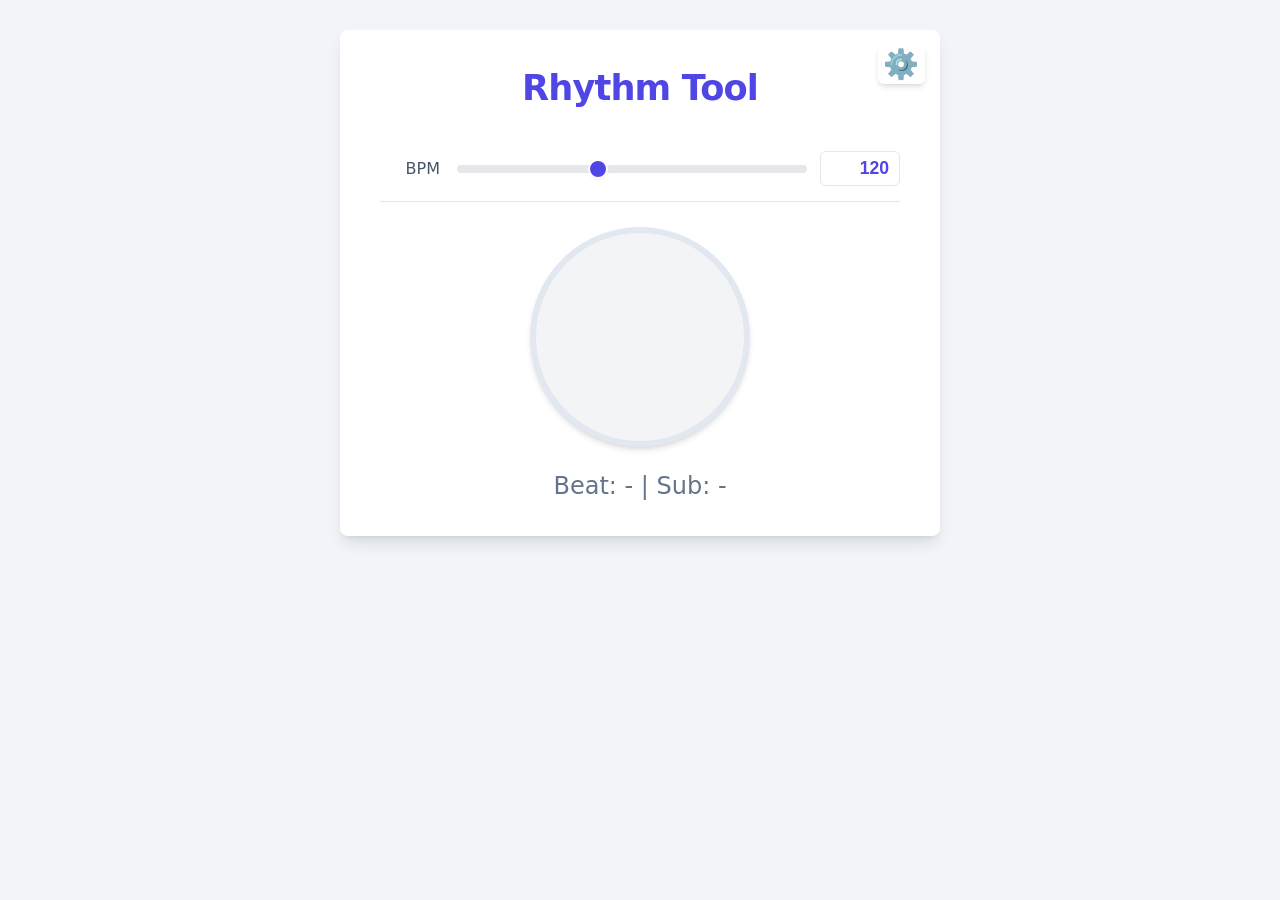
==== index.html @ 66d60136 "Rename Index.html to index.html" ====
<!DOCTYPE html>
<html lang="en">
<head>
    <meta charset="UTF-8">
    <meta name="viewport" content="width=device-width, initial-scale=1.0">
    <meta name="description" content="A modern, configurable pattern metronome with precise BPM input, behavior-controlled visuals (symbols/beat numbers), sound editor preview, clipboard sharing, and WAV export.">
    <meta name="keywords" content="metronome, pattern, sequencer, emoji, text, beat count, beat number, visual, behavior, sound editor, preview, bpm input, 1 bpm, arrow, strum, audio, export, wav, accessible, rhythm, music, tool, clipboard, fallback, offline, base64, utf8, compact">
    <title>Rhythm Tool Pro v3.8 (Behavior-Driven Visuals)</title>
    <style>
        :root {
            --primary-color: #4f46e5; /* Indigo */
            --primary-color-dark: #4338ca;
            --secondary-color: #6366f1; /* Lighter Indigo */
            --accent-color-1: #10b981; /* Emerald Green (Cow) */
            --accent-color-2: #f59e0b; /* Amber Yellow (Tiger) */
            --accent-color-3: #ec4899; /* Pink (Pig) */
            --accent-color-4: #3b82f6; /* Blue (Frog) */
            --accent-color-5: #8b5cf6; /* Violet (Up Arrow) - Can be changed by picker */
            --accent-color-6: #64748b; /* Slate Gray (Down Arrow) - Can be changed by picker */
            --bg-color: #f1f5f9; /* Slate 100 */
            --card-bg-color: #ffffff;
            --modal-bg-color: #ffffff;
            --border-color: #e2e8f0; /* Slate 200 */
            --label-color: #475569; /* Slate 600 */
            --text-color: #0f172a; /* Slate 900 */
            --text-muted-color: #64748b; /* Slate 500 */
            --error-color: #ef4444; /* Red 500 */
            --success-color: #22c55e; /* Green 500 */
            --info-color: #3b82f6; /* Blue 500 */
            --warning-color: #f59e0b; /* Amber 500 */
            --shadow-sm: 0 1px 2px 0 rgba(0, 0, 0, 0.05);
            --shadow-md: 0 4px 6px -1px rgba(0, 0, 0, 0.1), 0 2px 4px -2px rgba(0, 0, 0, 0.1);
            --shadow-lg: 0 10px 15px -3px rgba(0, 0, 0, 0.1), 0 4px 6px -4px rgba(0, 0, 0, 0.1);
            --shadow-inner: inset 0 2px 4px 0 rgba(0, 0, 0, 0.05);
            --border-radius: 0.375rem; /* 6px */
            --border-radius-lg: 0.5rem; /* 8px */
            --transition-speed: 0.2s;
        }
        *, *::before, *::after { box-sizing: border-box; }
        html { scroll-behavior: smooth; font-size: 16px; }
        body {
            font-family: ui-sans-serif, system-ui, -apple-system, BlinkMacSystemFont, "Segoe UI", Roboto, "Helvetica Neue", Arial, "Noto Sans", sans-serif, "Apple Color Emoji", "Segoe UI Emoji", "Segoe UI Symbol", "Noto Color Emoji";
            margin: 0; background-color: var(--bg-color); color: var(--text-color);
            line-height: 1.6; display: flex; justify-content: center; align-items: flex-start;
            min-height: 100vh; padding: 30px 15px;
        }
        #appContainer { background-color: var(--card-bg-color); padding: 30px 40px; border-radius: var(--border-radius-lg); box-shadow: var(--shadow-lg); width: 100%; max-width: 600px; display: flex; flex-direction: column; gap: 25px; position: relative; }
        h1 { color: var(--primary-color); text-align: center; margin: 0 0 10px 0; font-size: 2.2em; font-weight: 700; letter-spacing: -0.025em; }
        h2 { margin: 0; font-size: 1.6em; color: var(--primary-color); font-weight: 600; }
        h3 { font-size: 1.1em; font-weight: 600; color: var(--primary-color); text-align: left; width: 100%; margin-bottom: 15px; padding-bottom: 5px; border-bottom: 1px solid var(--border-color); }
        fieldset { border: none; padding: 0; margin: 0; }
        legend { position: absolute; width: 1px; height: 1px; padding: 0; margin: -1px; overflow: hidden; clip: rect(0, 0, 0, 0); white-space: nowrap; border-width: 0; }
        .control-section { display: grid; grid-template-columns: 120px 1fr auto; align-items: center; gap: 10px 15px; }
        .control-section#bpmControl { grid-template-columns: 60px 1fr 80px; gap: 10px 15px; padding-bottom: 15px; border-bottom: 1px solid var(--border-color); }
        .control-section label { font-weight: 500; color: var(--label-color); text-align: right; font-size: 1em; }
        .control-section input[type="color"] { width: 50px; height: 30px; padding: 2px; border: 1px solid var(--border-color); border-radius: var(--border-radius); cursor: pointer; background-color: white; grid-column: 2 / 3; justify-self: start; }
        .control-section select { width: auto; min-width: 80px; padding: 8px 10px; font-size: 0.95em; border-radius: var(--border-radius); border: 1px solid var(--border-color); grid-column: 2 / 3; justify-self: start; background-color: white;}
        #bpmControl input[type="range"] { width: 100%; accent-color: var(--primary-color); cursor: grab; height: 8px; border-radius: 4px; background-color: #e5e7eb; appearance: none; vertical-align: middle; grid-column: 2 / 3; }
        #bpmControl input[type="range"]::-webkit-slider-thumb { appearance: none; width: 20px; height: 20px; background: var(--primary-color); border-radius: 50%; cursor: grab; box-shadow: var(--shadow-sm); border: 2px solid white; }
        #bpmControl input[type="range"]::-moz-range-thumb { width: 20px; height: 20px; background: var(--primary-color); border-radius: 50%; cursor: grab; border: none; box-shadow: var(--shadow-sm); }
        #bpmControl input[type="range"]:active { cursor: grabbing; }
        #bpmControl .control-value-input { font-weight: 700; font-size: 1.1em; color: var(--primary-color); width: 100%; text-align: right; padding: 6px 10px; border: 1px solid var(--border-color); border-radius: var(--border-radius); grid-column: 3 / 4; -moz-appearance: textfield; }
        #bpmControl .control-value-input::-webkit-outer-spin-button,
        #bpmControl .control-value-input::-webkit-inner-spin-button { -webkit-appearance: none; margin: 0; }
        #visualArea { display: flex; flex-direction: column; align-items: center; gap: 10px; }
        #visualControlContainer { width: 220px; height: 220px; border: 6px solid var(--border-color); border-radius: 50%; transition: border-color var(--transition-speed) ease-out, background-color var(--transition-speed) ease-out, box-shadow var(--transition-speed) ease-out, transform var(--transition-speed) ease-out; display: flex; align-items: center; justify-content: center; flex-shrink: 0; cursor: pointer; user-select: none; background-color: #f9fafb; box-shadow: var(--shadow-md); position: relative; overflow: hidden; }
        #visualControlContainer:hover { border-color: var(--secondary-color); box-shadow: var(--shadow-lg); transform: scale(1.02); }
        #visualControlContainer:active { transform: scale(0.98); box-shadow: var(--shadow-sm); }
        #visualControlContainer.running { border-color: var(--error-color); animation: runningPulse 1.5s infinite ease-in-out; }
        #visualControlContainer.running:hover { border-color: #dc2626; }
        @keyframes runningPulse { 0% { box-shadow: var(--shadow-md), 0 0 0 0 rgba(239, 68, 68, 0.4); } 70% { box-shadow: var(--shadow-md), 0 0 0 10px rgba(239, 68, 68, 0); } 100% { box-shadow: var(--shadow-md), 0 0 0 0 rgba(239, 68, 68, 0); } }
        #emojiDisplay { font-size: 60px; line-height: 1.1; display: inline-block; text-shadow: 2px 2px 5px rgba(0, 0, 0, 0.15); font-family: ui-sans-serif, system-ui, -apple-system, BlinkMacSystemFont, "Segoe UI", Roboto, "Helvetica Neue", Arial, "Noto Sans", sans-serif, "Apple Color Emoji", "Segoe UI Emoji", "Segoe UI Symbol", "Noto Color Emoji"; transition: transform var(--transition-speed) ease, color var(--transition-speed) ease; opacity: 1; font-weight: 700; white-space: normal; word-break: break-word; text-align: center; padding: 5px; min-height: 1em; /* Ensure space even when blank */ }
        #visualControlContainer:active #emojiDisplay { transform: scale(0.95); }
        #visualControlContainer.vis-cow { background-color: #a7f3d0; } #visualControlContainer.vis-cow:not(.running) { border-color: var(--accent-color-1); }
        #visualControlContainer.vis-tiger { background-color: #fde68a; } #visualControlContainer.vis-tiger:not(.running) { border-color: var(--accent-color-2); }
        #visualControlContainer.vis-pig { background-color: #fbcfe8; } #visualControlContainer.vis-pig:not(.running) { border-color: var(--accent-color-3); }
        #visualControlContainer.vis-frog { background-color: #bfdbfe; } #visualControlContainer.vis-frog:not(.running) { border-color: var(--accent-color-4); }
        #visualControlContainer.vis-up { background-color: var(--accent-color-5); } #visualControlContainer.vis-up:not(.running) { border-color: var(--accent-color-5); }
        #visualControlContainer.vis-down { background-color: var(--accent-color-6); } #visualControlContainer.vis-down:not(.running) { border-color: var(--accent-color-6); }
        #visualControlContainer.vis-none { background-color: #f3f4f6; } #visualControlContainer.vis-none:not(.running) { border-color: var(--border-color); }
        #visualControlContainer.vis-up #emojiDisplay,
        #visualControlContainer.vis-down #emojiDisplay { color: white; text-shadow: 1px 1px 3px rgba(0,0,0,0.4); }
        #infoDisplay { font-size: 1.5em; color: var(--text-muted-color); font-weight: 500; text-align: center; width: 100%; margin-top: 10px; min-height: 1.6em; }
        #visualArea.running #infoDisplay { color: var(--primary-color); font-weight: 600; }
        #settingsButton { position: absolute; top: 15px; right: 15px; background: none; border: none; font-size: 1.8em; cursor: pointer; color: var(--text-muted-color); padding: 5px; line-height: 1; transition: color var(--transition-speed) ease, transform var(--transition-speed) ease; }
        #settingsButton:hover { color: var(--primary-color); transform: rotate(45deg); }
        #settingsButton:disabled { opacity: 0.5; cursor: not-allowed; transform: none; }
        .button-group { display: flex; gap: 10px; justify-content: flex-start; flex-wrap: wrap; }
        #settingsModal .button-group { margin-top: 10px; }
        button { padding: 10px 20px; font-size: 0.95em; font-weight: 600; border-radius: var(--border-radius); cursor: pointer; border: none; transition: all var(--transition-speed) ease; background-color: var(--secondary-color); color: white; box-shadow: var(--shadow-md); letter-spacing: 0.025em; }
        button:hover:not(:disabled) { filter: brightness(1.1); box-shadow: var(--shadow-lg); }
        button:active:not(:disabled) { transform: translateY(1px) scale(0.98); filter: brightness(0.95); box-shadow: var(--shadow-sm); }
        button:disabled { opacity: 0.5; cursor: not-allowed; box-shadow: none; background-color: #9ca3af; }
        button.primary { background-color: var(--primary-color); } button.primary:hover:not(:disabled) { background-color: var(--primary-color-dark); }
        button.danger { background-color: var(--error-color); } button.danger:hover:not(:disabled) { background-color: #dc2626; }
        button.success { background-color: var(--success-color); } button.success:hover:not(:disabled) { background-color: #16a34a; }
        button.warning { background-color: var(--warning-color); color: #78350f; } button.warning:hover:not(:disabled) { background-color: #facc15; }
        button.info { background-color: var(--info-color); } button.info:hover:not(:disabled) { background-color: #2563eb; }
        button.small-play-btn { padding: 2px 6px; font-size: 0.9em; line-height: 1; min-width: auto; background-color: var(--info-color); margin-left: 10px; vertical-align: middle; }
        button.small-play-btn:hover:not(:disabled) { background-color: #2563eb; }
        dialog { border: none; border-radius: var(--border-radius-lg); box-shadow: var(--shadow-lg); padding: 0; max-width: 95vw; max-height: 90vh; overflow: hidden; width: 700px; }
        dialog[open] { animation: zoomIn 0.3s ease-out; }
        dialog::backdrop { background-color: rgba(17, 24, 39, 0.6); backdrop-filter: blur(5px); animation: fadeIn 0.3s ease-out; }
        @keyframes fadeIn { from { opacity: 0; } to { opacity: 1; } }
        @keyframes zoomIn { from { opacity: 0; transform: scale(0.95); } to { opacity: 1; transform: scale(1); } }
        .modal-header { padding: 20px 30px; border-bottom: 1px solid var(--border-color); display: flex; justify-content: space-between; align-items: center; }
        .modal-close-btn { background: none; border: none; font-size: 2em; line-height: 1; cursor: pointer; color: var(--text-muted-color); padding: 0 5px; }
        .modal-close-btn:hover { color: var(--error-color); }
        .modal-body { padding: 30px; overflow-y: auto; max-height: calc(90vh - 150px); display: flex; flex-direction: column; gap: 25px;}
        .modal-footer { padding: 20px 30px; border-top: 1px solid var(--border-color); text-align: right; background-color: #f9fafb; }
        #settingsModal .settings-section { margin-bottom: 20px; padding-bottom: 20px; border-bottom: 1px dashed var(--border-color); }
        #settingsModal .settings-section:last-child { border-bottom: none; margin-bottom: 0; padding-bottom: 0; }
        #soundEditorGrid { display: grid; grid-template-columns: repeat(auto-fit, minmax(240px, 1fr)); gap: 25px; }
        .sound-param-group { border: 1px solid var(--border-color); border-radius: var(--border-radius-lg); padding: 20px; background-color: #fff; box-shadow: var(--shadow-sm); }
        .sound-param-group h3 { display: flex; align-items: center; justify-content: center; margin: 0 0 20px 0; font-size: 1.2em; color: var(--primary-color); text-align: center; font-weight: 600; text-transform: capitalize; }
        .sound-param-group > div { display: grid; grid-template-columns: 75px 1fr; gap: 5px 10px; align-items: center; margin-bottom: 12px; }
        .sound-param-group label { text-align: right; font-size: 0.9em; font-weight: 500; color: var(--label-color); }
        .sound-param-group input, .sound-param-group select { width: 100%; padding: 8px 10px; font-size: 0.95em; border-radius: var(--border-radius); border: 1px solid var(--border-color); background-color: white; }
        #patternEditorHeader { display: flex; justify-content: space-between; align-items: center; margin-bottom: 20px; padding: 12px 15px; background-color: #f9fafb; border: 1px solid var(--border-color); border-radius: var(--border-radius-lg); flex-wrap: wrap; gap: 15px; }
        .mode-toggle { display: flex; align-items: center; gap: 10px; } .mode-toggle label { font-size: 1em; font-weight: 500; margin: 0; color: var(--label-color); }
        .switch { position: relative; display: inline-block; width: 50px; height: 24px; flex-shrink: 0; } .switch input { opacity: 0; width: 0; height: 0; } .slider { position: absolute; cursor: pointer; top: 0; left: 0; right: 0; bottom: 0; background-color: #ccc; transition: .4s; border-radius: 24px; } .slider:before { position: absolute; content: ""; height: 18px; width: 18px; left: 3px; bottom: 3px; background-color: white; transition: .4s; border-radius: 50%; box-shadow: 0 1px 3px rgba(0,0,0,0.2); } input:checked + .slider { background-color: var(--primary-color); } input:checked + .slider:before { transform: translateX(26px); }
        #patternEditorHeader > span { font-size: 0.9em; color: var(--text-muted-color); text-align: right; flex-grow: 1;}
        #patternEditorContainer { overflow-x: auto; background-color: #f3f4f6; padding: 15px; border-radius: var(--border-radius-lg); border: 1px solid var(--border-color); }
        .pattern-grid { display: grid; grid-template-columns: 55px repeat(4, minmax(85px, 1fr)); gap: 8px; margin-top: 0; min-width: 450px; }
        .pattern-header { font-weight: 600; text-align: center; font-size: 0.9em; padding: 8px 5px; background-color: var(--secondary-color); color: white; border-radius: var(--border-radius); position: sticky; top: 0; z-index: 10; box-shadow: var(--shadow-sm); }
        .beat-label { font-weight: 700; text-align: center; padding: 8px 5px; background-color: #e5e7eb; border-radius: var(--border-radius); display: flex; align-items: center; justify-content: center; font-size: 1.1em; border: 1px solid var(--border-color); }
        .pattern-step { border: 1px solid var(--border-color); border-radius: var(--border-radius); padding: 10px 6px; background-color: var(--card-bg-color); cursor: pointer; transition: all var(--transition-speed) ease-out; display: flex; flex-direction: column; align-items: center; justify-content: center; min-height: 70px; text-align: center; position: relative; box-shadow: var(--shadow-sm); user-select: none; overflow: hidden; }
        .pattern-step:hover { border-color: var(--secondary-color); transform: translateY(-2px); box-shadow: var(--shadow-md); } .pattern-step:active { transform: translateY(0px) scale(0.98); box-shadow: var(--shadow-sm); }
        .pattern-step.active-step::after { content: ''; position: absolute; top: -4px; left: -4px; right: -4px; bottom: -4px; border: 3px solid var(--primary-color); border-radius: calc(var(--border-radius) + 4px); pointer-events: none; animation: pulse 1.5s infinite ease-in-out; }
        @keyframes pulse { 0% { box-shadow: 0 0 0 0 rgba(79, 70, 229, 0.4); } 70% { box-shadow: 0 0 0 8px rgba(79, 70, 229, 0); } 100% { box-shadow: 0 0 0 0 rgba(79, 70, 229, 0); } }
        .step-animal, .step-behavior { font-size: 1em; line-height: 1.3; }
        .step-animal { font-weight: 600; margin-bottom: 4px; text-transform: capitalize; font-size: 1.0em; max-width: 100%; overflow: hidden; text-overflow: ellipsis; white-space: nowrap; }
         .step-behavior { color: var(--text-muted-color); font-size: 0.85em; }
        .step-behavior.off, .step-animal.none { color: #9ca3af; font-size: 0.9em; }
        #settingsModal #shareSection textarea { width: 100%; min-height: 60px; font-size: 0.85em; font-family: monospace; word-break: break-all;}
        #settingsModal #exportSection .export-controls { display: flex; align-items: center; justify-content: flex-start; gap: 15px; flex-wrap: wrap; }
        #settingsModal #exportSection .export-controls input[type="number"] { width: 80px; text-align: right; margin-right: 5px; padding: 8px 10px; font-size: 0.95em; border-radius: var(--border-radius); border: 1px solid var(--border-color); background-color: white;}
        #settingsModal #exportStatus, #settingsModal #clipboardStatus { margin-top: 10px; font-weight: 500; min-height: 1.2em; font-size: 0.9em; text-align: left; }
        #settingsModal #clipboardStatus.warning { color: var(--warning-color); }
        #settingsModal #exportStatus.success, #settingsModal #clipboardStatus.success { color: var(--success-color); }
        #settingsModal #exportStatus.error, #settingsModal #clipboardStatus.error { color: var(--error-color); }
        #settingsModal #exportStatus.processing { color: var(--primary-color); font-style: italic; }
        @media (max-width: 768px) { dialog { width: 90vw; } .modal-body { padding: 20px; } .modal-header, .modal-footer { padding: 15px 20px; } }
        @media (max-width: 640px) {
            body { padding: 15px 10px; }
            #appContainer { padding: 20px 15px; gap: 20px; }
            h1 { font-size: 1.8em; }
            .control-section#bpmControl { grid-template-columns: 50px 1fr 70px; gap: 8px 10px; }
            #bpmControl .control-value-input { font-size: 1.0em; padding: 6px 8px;}
            #visualArea { margin-top: 20px; margin-bottom: 20px; }
            #visualControlContainer { width: 75vw; height: 75vw; border-width: 5px; }
            #emojiDisplay { font-size: 25vw; }
            #infoDisplay { font-size: 1.3em; margin-top: 15px; }
            #settingsButton { font-size: 1.6em; top: 10px; right: 10px; }
            .button-group button { font-size: 0.9em; padding: 10px 15px; }
            dialog { width: 95vw; }
            .pattern-grid { min-width: 360px; grid-template-columns: 45px repeat(4, minmax(70px, 1fr)); }
            .pattern-step { min-height: 60px; padding: 6px 4px; }
            .step-animal { font-size: 0.9em; }
            .step-behavior { font-size: 0.8em; }
            #settingsModal .control-section { grid-template-columns: 100px 1fr auto; }
        }
    </style>
</head>
<body>
    <div id="appContainer">
        <button id="settingsButton" aria-label="Open Settings" data-modal-id="settingsModal">⚙️</button>
        <h1>Rhythm Tool</h1>
        <div class="control-section" id="bpmControl">
            <label for="bpmSlider">BPM</label>
            <input type="range" id="bpmSlider" name="bpmSlider" min="1" max="300" value="120" aria-label="Beats Per Minute Slider">
            <input type="number" id="bpmInput" name="bpmInput" class="control-value-input" min="1" max="300" step="1" value="120" aria-label="Beats Per Minute Input">
        </div>
        <div id="visualArea">
             <div id="visualControlContainer" role="button" aria-label="Start Metronome" tabindex="0">
                <span id="emojiDisplay" aria-live="polite" aria-label="Current Beat Visual"></span>
             </div>
             <div id="infoDisplay" aria-live="polite">Beat: - | Sub: -</div>
        </div>
    </div>

    <dialog id="settingsModal" aria-labelledby="settingsModalTitle" aria-modal="true">
        <div class="modal-header">
            <h2 id="settingsModalTitle">Settings & Tools</h2>
            <button class="modal-close-btn" data-modal-id="settingsModal" aria-label="Close Settings">&times;</button>
        </div>
        <div class="modal-body">
            <fieldset class="settings-section">
              <h3>General</h3>
                 <div class="control-section">
                    <label for="beatsPerMeasure">Beats/Measure</label>
                    <select id="beatsPerMeasure" name="beatsPerMeasure" aria-label="Beats Per Measure">
                        <option value="1">1</option> <option value="2">2</option>
                        <option value="3">3</option> <option value="4" selected>4</option>
                        <option value="5">5</option> <option value="6">6</option>
                        <option value="7">7</option> <option value="8">8</option>
                    </select>
                    <span></span>
                 </div>
                 <div class="control-section">
                    <label for="displayMode">Main Display</label>
                    <select id="displayMode" name="displayMode" aria-label="Main Visual Display Mode">
                        <option value="symbol" selected>Show Symbol</option>
                        <option value="beat">Show Beat Count</option>
                    </select>
                    <span></span>
                 </div>
            </fieldset>
             <fieldset class="settings-section">
                <h3>Appearance</h3>
                 <div class="control-section">
                    <label for="upArrowColor">Up Arrow (↑) Color</label>
                    <input type="color" id="upArrowColor" data-css-var="--accent-color-5" data-state-key="c5">
                    <span></span>
                 </div>
                 <div class="control-section">
                    <label for="downArrowColor">Down Arrow (↓) Color</label>
                    <input type="color" id="downArrowColor" data-css-var="--accent-color-6" data-state-key="c6">
                     <span></span>
                 </div>
            </fieldset>
            <fieldset class="settings-section">
                <h3>Editors</h3>
                <div class="button-group">
                    <button data-modal-id="soundEditorModal" id="editSoundsButton">Edit Sounds</button>
                    <button data-modal-id="patternEditorModal" id="editPatternButton">Edit Pattern</button>
                </div>
            </fieldset>
            <fieldset id="exportSection" class="settings-section">
                <h3>Export Audio (WAV)</h3>
                 <div class="export-controls">
                    <label for="exportDuration">Duration:</label>
                    <div>
                         <input type="number" id="exportDuration" value="10" min="1" max="300" step="1">
                         <span> sec (Max: 300)</span>
                    </div>
                    <button id="exportWavButton" class="info">Export</button>
                </div>
                <div id="exportStatus" role="status" aria-live="polite"></div>
            </fieldset>
            <fieldset id="shareSection" class="settings-section">
                <h3>Share Settings (Compact)</h3>
                <textarea id="settingsCode" placeholder="Copy compact code from here or paste code here to load..." rows="3" aria-label="Encoded Settings Code Input/Output"></textarea>
                <div class="button-group">
                     <button id="copyCodeButton" class="warning">Copy Code</button>
                     <button id="loadCodeButton" class="success">Load from Clipboard</button>
                     <button id="loadTextBoxButton" class="success">Load from Text Box</button>
                </div>
                <div id="clipboardStatus" role="status" aria-live="polite"></div>
                 <p style="font-size: 0.8em; color: var(--text-muted-color); margin-top: 10px;">Note: Custom display symbols & display mode are not saved/loaded.</p>
            </fieldset>
        </div>
        <div class="modal-footer">
             <button class="modal-close-btn primary" data-modal-id="settingsModal">Close</button>
        </div>
    </dialog>
    <dialog id="soundEditorModal" aria-labelledby="soundEditorTitle" aria-modal="true">
         <div class="modal-header"><h2 id="soundEditorTitle">Sound Editor</h2><button class="modal-close-btn" data-modal-id="soundEditorModal" aria-label="Close sound editor">&times;</button></div>
         <div class="modal-body"><div id="soundEditorGrid"></div></div>
         <div class="modal-footer"><button class="modal-close-btn primary" data-modal-id="soundEditorModal">Done</button></div>
    </dialog>
    <dialog id="patternEditorModal" aria-labelledby="patternEditorTitle" aria-modal="true">
        <div class="modal-header"><h2 id="patternEditorTitle">Rhythm Pattern Editor</h2><button class="modal-close-btn" data-modal-id="patternEditorModal" aria-label="Close pattern editor">&times;</button></div>
         <div class="modal-body">
             <div id="patternEditorHeader">
                 <div class="mode-toggle">
                    <label id="editModeToggleLabel" for="editModeToggle">Editing:</label>
                    <span id="editModeLabel" aria-live="polite">Symbol</span>
                    <label class="switch" aria-labelledby="editModeToggleLabel">
                        <input type="checkbox" id="editModeToggle" aria-controls="patternGrid">
                        <span class="slider"></span>
                    </label>
                </div>
                <span id="editModeHint">Click squares to cycle values</span>
             </div>
            <div id="patternEditorContainer" role="grid" aria-label="Rhythm Pattern Grid"><div id="patternGrid" class="pattern-grid"></div></div>
        </div>
        <div class="modal-footer"><button class="modal-close-btn primary" data-modal-id="patternEditorModal">Done</button></div>
    </dialog>

    <script>
        const App = (() => {
            let state = { bpm: 120, beatsPerMeasure: 4, soundParams: { cow: { name: "Cow 🐮", emoji: "🐮", freq: 110, dur: 0.20, fadeIn: 0.01, fadeOut: 0.18, type: 'sawtooth', vol: 0.6 }, tiger: { name: "Tiger 🐯", emoji: "🐯", freq: 400, dur: 0.15, fadeIn: 0.005, fadeOut: 0.12, type: 'square', vol: 0.4 }, pig: { name: "Pig 🐷", emoji: "🐷", freq: 880, dur: 0.08, fadeIn: 0.002, fadeOut: 0.07, type: 'triangle', vol: 0.35 }, frog: { name: "Frog 🐸", emoji: "🐸", freq: 1400, dur: 0.06, fadeIn: 0.001, fadeOut: 0.05, type: 'sine', vol: 0.3 }, up: { name: "Up ↑", emoji: "↑", freq: 750, dur: 0.05, fadeIn: 0.001, fadeOut: 0.04, type: 'sine', vol: 0.35 }, down: { name: "Down ↓", emoji: "↓", freq: 500, dur: 0.07, fadeIn: 0.001, fadeOut: 0.06, type: 'sine', vol: 0.4 } }, patternConfig: [], isRunning: false, current16thNote: 0, nextNoteTime: 0.0, patternEditMode: 'animal', activeStepElement: null, c5: '#8b5cf6', c6: '#64748b', displayMode: 'symbol' };
            const MAX_BEATS = 8; const MAX_EXPORT_DURATION_SEC = 300; const MIN_BPM = 1; const MAX_BPM = 300;
            let audioContext; let timerID = null; let dom = {};
            const SYMBOL_CYCLE = ['none', 'cow', 'tiger', 'pig', 'frog', 'up', 'down']; const BEHAVIOR_CYCLE = ['off', 'both', 'hear', 'display']; const SUBDIVISION_LABELS = ['1', 'e', 'AND', 'a'];
            const LOOKAHEAD_MS = 25.0; const SCHEDULE_AHEAD_TIME_SEC = 0.1;

            function setupAudioContext() { if (!audioContext) { try { audioContext = new (window.AudioContext || window.webkitAudioContext)(); if (!audioContext) throw new Error("AudioContext creation failed."); } catch (e) { console.error("Web Audio API Error:", e); alert("Web Audio API not supported/failed."); return false; } } if (audioContext.state === 'suspended') { audioContext.resume().catch(e => console.warn("AudioContext resume needed user gesture:", e)); } return audioContext.state === 'running'; }
            function playTone(time, params, targetCtx, destinationNode) { const ctx = targetCtx || audioContext; const dest = destinationNode || ctx?.destination; const isActive = (ctx instanceof AudioContext) ? ctx.state === 'running' : (ctx instanceof OfflineAudioContext ? true : false); if (!ctx || !isActive || !dest || !params || params.vol <= 0 || !params.freq) { return; } const { freq, dur, fadeIn, fadeOut, type, vol } = params; const safeFadeIn = Math.max(0.001, fadeIn || 0.001); const safeFadeOut = Math.max(0.001, fadeOut || 0.001); const totalDuration = Math.max(safeFadeIn + safeFadeOut, dur || 0.01); try { const osc = ctx.createOscillator(); const gain = ctx.createGain(); osc.connect(gain).connect(dest); osc.type = type || 'sine'; osc.frequency.setValueAtTime(freq, time); gain.gain.setValueAtTime(0, time); gain.gain.linearRampToValueAtTime(vol, time + safeFadeIn); const startFadeOutTime = time + totalDuration - safeFadeOut; const effectiveStartFadeOutTime = Math.max(startFadeOutTime, time + safeFadeIn); if (effectiveStartFadeOutTime > (time + safeFadeIn)) { gain.gain.setValueAtTime(vol, effectiveStartFadeOutTime); } gain.gain.linearRampToValueAtTime(0.0001, effectiveStartFadeOutTime + safeFadeOut); osc.start(time); osc.stop(effectiveStartFadeOutTime + safeFadeOut + 0.01); } catch (e) { console.error("Error playing tone:", e, "Params:", params); } }
            const SYMBOL_MAP = { none: 0, cow: 1, tiger: 2, pig: 3, frog: 4, up: 5, down: 6 }; const SYMBOL_MAP_REV = ["none", "cow", "tiger", "pig", "frog", "up", "down"];
            const BEHAVIOR_MAP = { off: 0, both: 1, hear: 2, display: 3 }; const BEHAVIOR_MAP_REV = ["off", "both", "hear", "display"];
            const WAVE_TYPE_MAP = { sine: 0, square: 1, triangle: 2, sawtooth: 3 }; const WAVE_TYPE_MAP_REV = ["sine", "square", "triangle", "sawtooth"];
            function padNum(num, len) { return num.toString().padStart(len, '0'); }
            function base64UrlEncode(u8Array) { const bs = String.fromCharCode(...u8Array); return btoa(bs).replace(/\+/g, '-').replace(/\//g, '_').replace(/=+$/, ''); }
            function base64UrlDecode(str) { str = str.replace(/-/g, '+').replace(/_/g, '/'); while (str.length % 4) { str += '='; } const bs = atob(str); const len = bs.length; const bytes = new Uint8Array(len); for (let i = 0; i < len; i++) { bytes[i] = bs.charCodeAt(i); } return bytes; }

            function encodeSettingsCompact() { try { let p = ""; p += padNum(state.bpm, 3); p += state.beatsPerMeasure.toString(); p += state.c5.substring(1); p += state.c6.substring(1); for (const k of SYMBOL_MAP_REV.slice(1)) { const s = state.soundParams[k]; p += padNum(Math.min(9999,Math.max(0,Math.round(s.freq))), 4); p += padNum(Math.min(99,Math.max(0,Math.round(s.vol*100))), 2); p += padNum(Math.min(9999,Math.max(0,Math.round(s.dur*1000))), 4); p += WAVE_TYPE_MAP[s.type]??0; p += padNum(Math.min(999,Math.max(0,Math.round(s.fadeIn*1000))), 3); p += padNum(Math.min(999,Math.max(0,Math.round(s.fadeOut*1000))), 3); } const totalSteps = state.beatsPerMeasure * 4; for (let i = 0; i < totalSteps; i++) { const step = state.patternConfig[i] || { animal: 'none', behavior: 'off' }; p += SYMBOL_MAP[step.animal]??0; p += BEHAVIOR_MAP[step.behavior]??0; } const maxPatternSlots = MAX_BEATS * 4; for (let i = totalSteps; i < maxPatternSlots; i++) { p += '00'; } const bytes = new TextEncoder().encode(p); return base64UrlEncode(bytes); } catch (e) { console.error("Compact Encoding Error:", e); setStatusMessage(dom.clipboardStatusDiv, "Error creating code.", 'error'); return null; } }
            function decodeSettingsCompact(encodedString) { try { const bytes = base64UrlDecode(encodedString); const packed = new TextDecoder().decode(bytes); let pos = 0; const read = (len) => { if (pos + len > packed.length) throw new Error("Unexpected end of string."); const sub = packed.substring(pos, pos + len); pos += len; return sub; }; const newSettings = { soundParams: {}, patternConfig: [] }; newSettings.b = parseInt(read(3), 10); newSettings.m = parseInt(read(1), 10); newSettings.c5 = '#' + read(6); newSettings.c6 = '#' + read(6); if (isNaN(newSettings.b) || newSettings.b < MIN_BPM || newSettings.b > MAX_BPM) throw new Error(`Invalid BPM (${newSettings.b}). Must be ${MIN_BPM}-${MAX_BPM}.`); if (isNaN(newSettings.m) || newSettings.m < 1 || newSettings.m > MAX_BEATS) throw new Error("Invalid Beats/Measure"); if (!/^#[0-9a-fA-F]{6}$/.test(newSettings.c5)) throw new Error("Invalid Color 5"); if (!/^#[0-9a-fA-F]{6}$/.test(newSettings.c6)) throw new Error("Invalid Color 6"); const defaultSPs = App.getDefaultState().soundParams; for (const key of SYMBOL_MAP_REV.slice(1)) { const freq = parseInt(read(4), 10); const vol = parseInt(read(2), 10) / 100; const dur = parseInt(read(4), 10) / 1000; const typeIndex = parseInt(read(1), 10); const fadeIn = parseInt(read(3), 10) / 1000; const fadeOut = parseInt(read(3), 10) / 1000; if (isNaN(freq) || isNaN(vol) || isNaN(dur) || isNaN(typeIndex) || isNaN(fadeIn) || isNaN(fadeOut)) { throw new Error(`Invalid sound param for ${key}`); } newSettings.soundParams[key] = { name: defaultSPs[key]?.name || key, emoji: defaultSPs[key]?.emoji || '', freq: freq, vol: vol, dur: dur, type: WAVE_TYPE_MAP_REV[typeIndex] || 'sine', fadeIn: fadeIn, fadeOut: fadeOut, }; } const totalSteps = newSettings.m * 4; for (let i = 0; i < totalSteps; i++) { const symbolIndex = parseInt(read(1), 10); const behaviorIndex = parseInt(read(1), 10); if(symbolIndex >= SYMBOL_MAP_REV.length || behaviorIndex >= BEHAVIOR_MAP_REV.length) { throw new Error(`Invalid pattern index at ${i}`); } newSettings.patternConfig.push({ animal: SYMBOL_MAP_REV[symbolIndex], behavior: BEHAVIOR_MAP_REV[behaviorIndex] }); } return newSettings; } catch (e) { console.error("Compact Decoding Error:", e); setStatusMessage(dom.clipboardStatusDiv, `Load Error: ${e.message}`, 'error'); return null; } }
            function renderSoundEditor() { dom.soundEditorGrid.innerHTML = ''; Object.entries(state.soundParams).forEach(([key, params]) => { const group = document.createElement('div'); group.className = 'sound-param-group'; group.innerHTML = `<h3> ${params.name || key} <button class="small-play-btn" data-symbol-key="${key}" aria-label="Preview ${params.name || key} sound">▶️</button> </h3> <div> <label for="${key}_freq">Freq</label> <input type="number" id="${key}_freq" data-symbol-key="${key}" data-param="freq" value="${params.freq}" min="20" max="5000" step="1"> </div> <div> <label for="${key}_vol">Vol</label> <input type="range" id="${key}_vol" data-symbol-key="${key}" data-param="vol" value="${params.vol}" min="0" max="1" step="0.01"> </div> <div> <label for="${key}_dur">Dur</label> <input type="number" id="${key}_dur" data-symbol-key="${key}" data-param="dur" value="${params.dur}" min="0.01" max="2" step="0.005"> </div> <div> <label for="${key}_type">Type</label> <select id="${key}_type" data-symbol-key="${key}" data-param="type"> ${['sine','square','triangle','sawtooth'].map(t=>`<option value="${t}" ${params.type===t?'selected':''}>${t[0].toUpperCase()+t.slice(1)}</option>`).join('')} </select> </div> <div> <label for="${key}_fadeIn">FadeIn</label> <input type="number" id="${key}_fadeIn" data-symbol-key="${key}" data-param="fadeIn" value="${params.fadeIn}" min="0.001" max="1" step="0.001"> </div> <div> <label for="${key}_fadeOut">FadeOut</label> <input type="number" id="${key}_fadeOut" data-symbol-key="${key}" data-param="fadeOut" value="${params.fadeOut}" min="0.001" max="1" step="0.001"> </div> <div> <label for="${key}_emoji">Display</label> <input type="text" id="${key}_emoji" data-symbol-key="${key}" data-param="emoji" value="${params.emoji}" maxlength="5"> </div>`; dom.soundEditorGrid.appendChild(group); }); dom.soundEditorGrid.querySelectorAll('input, select').forEach(input => { const eventType = (input.type === 'range' || input.type === 'number' || input.type === 'text') ? 'input' : 'change'; input.removeEventListener(eventType, handleSoundParamChange); input.addEventListener(eventType, handleSoundParamChange); }); }
            function renderPatternGrid() { dom.patternGrid.innerHTML = ''; const totalSteps = state.beatsPerMeasure * 4; if (!Array.isArray(state.patternConfig) || state.patternConfig.length !== totalSteps) { initPatternConfig(); } const headerHTML = `<div class="pattern-header">Beat</div>` + SUBDIVISION_LABELS.map(lbl => `<div class="pattern-header">${lbl}</div>`).join(''); dom.patternGrid.insertAdjacentHTML('beforeend', headerHTML); for (let beat = 0; beat < state.beatsPerMeasure; beat++) { const beatLabel = document.createElement('div'); beatLabel.className = 'beat-label'; beatLabel.setAttribute('role', 'rowheader'); beatLabel.textContent = beat + 1; dom.patternGrid.appendChild(beatLabel); for (let sub = 0; sub < 4; sub++) { const stepIndex = beat * 4 + sub; const stepDiv = document.createElement('div'); stepDiv.className = 'pattern-step'; stepDiv.id = `step-${stepIndex}`; stepDiv.dataset.index = stepIndex; stepDiv.setAttribute('role', 'gridcell'); stepDiv.setAttribute('tabindex', 0); renderPatternStep(stepDiv, state.patternConfig[stepIndex] || { animal: 'none', behavior: 'off'}); dom.patternGrid.appendChild(stepDiv); } } }
            function renderPatternStep(stepElement, stepConfig) { const symbolKey = stepConfig.animal; const symbolData = state.soundParams[symbolKey]; const displaySymbol = (symbolKey !== 'none' && symbolData?.emoji) ? symbolData.emoji : ' '; stepElement.innerHTML = ` <span class="step-animal ${symbolKey}">${displaySymbol}</span> <span class="step-behavior ${stepConfig.behavior}">${stepConfig.behavior}</span> `; stepElement.setAttribute('aria-label', `Step ${stepElement.id.split('-')[1]}: ${displaySymbol} - ${stepConfig.behavior}. Click/Enter/Space to edit.`); }

            function updateVisualDisplay(configuredSymbolKey, stepIndex) {
                let displayContent = '';
                let keyForStyling = 'none';
                const stepConfig = state.patternConfig[stepIndex];
                const behavior = stepConfig?.behavior || 'off';

                if (behavior === 'display' || behavior === 'both') {
                    keyForStyling = configuredSymbolKey !== 'none' ? configuredSymbolKey : 'none'; // Use configured key for style if display/both
                    if (state.displayMode === 'beat') {
                        if (stepIndex !== undefined && stepIndex >= 0) {
                            const subdivisionIndex = stepIndex % 4;
                            if (subdivisionIndex === 0) {
                                const beatNum = Math.floor(stepIndex / 4) + 1;
                                displayContent = beatNum.toString();
                            } else {
                                displayContent = SUBDIVISION_LABELS[subdivisionIndex] || '';
                            }
                        }
                    } else { // displayMode is 'symbol'
                        const symbolData = state.soundParams[configuredSymbolKey];
                        displayContent = (configuredSymbolKey && configuredSymbolKey !== 'none' && symbolData?.emoji) ? symbolData.emoji : '';
                    }
                } else {
                     // Behavior is 'hear' or 'off', display is blank, style is 'none'
                     displayContent = '';
                     keyForStyling = 'none';
                }

                dom.emojiDisplay.textContent = displayContent;
                dom.visualControlContainer.className = 'vis-' + keyForStyling;
                dom.visualControlContainer.classList.toggle('running', state.isRunning);
            }

            function updateInfoDisplay(beat, sub) { const subLabel = sub >= 0 ? (SUBDIVISION_LABELS[sub % 4] || '-') : '-'; const beatLabel = beat > 0 ? beat : '-'; dom.infoDisplay.textContent = `Beat: ${beatLabel} | Sub: ${subLabel}`; dom.visualArea.classList.toggle('running', state.isRunning); }
            function updateStepHighlight(index) { if (state.activeStepElement) { state.activeStepElement.classList.remove('active-step'); } if (index >= 0 && index < (state.beatsPerMeasure * 4)) { const newStepElement = dom.patternGrid?.querySelector(`#step-${index}`); if (newStepElement) { newStepElement.classList.add('active-step'); state.activeStepElement = newStepElement; } else { state.activeStepElement = null; } } else { state.activeStepElement = null; } }
            function updateControlsState() { const disable = state.isRunning; dom.bpmSlider.disabled = disable; dom.bpmInput.disabled = disable; dom.beatsPerMeasureSelect.disabled = disable; dom.displayModeSelect.disabled = disable; dom.soundEditorGrid?.querySelectorAll('input, select, button').forEach(el => el.disabled = disable); dom.patternGrid?.querySelectorAll('.pattern-step').forEach(el => { el.style.pointerEvents = disable ? 'none' : 'auto'; el.setAttribute('aria-disabled', String(disable)); if (disable) el.removeAttribute('tabindex'); else el.setAttribute('tabindex', 0); }); dom.editModeToggle.disabled = disable; dom.loadCodeButton.disabled = disable; dom.loadTextBoxButton.disabled = disable; dom.exportWavButton.disabled = disable; dom.copyCodeButton.disabled = disable; dom.editSoundsButton.disabled = disable; dom.editPatternButton.disabled = disable; dom.settingsButton.disabled = disable; dom.upArrowColorInput.disabled = disable; dom.downArrowColorInput.disabled = disable; dom.visualControlContainer.classList.toggle('running', disable); dom.visualControlContainer.setAttribute('aria-label', disable ? 'Stop Metronome' : 'Start Metronome'); }
            function setStatusMessage(element, message, type = 'info', duration = 3500) { if (!element) return; element.textContent = message; element.className = type; if (duration > 0 && type !== 'warning' && type !== 'error') { setTimeout(() => { if (element.textContent === message && element.className === type) { element.textContent = ''; element.className = ''; } }, duration); } }
            async function copyCodeToClipboard() { const encodedSettings = encodeSettingsCompact(); if (!encodedSettings) { setStatusMessage(dom.clipboardStatusDiv, "Error creating code.", 'error'); return; } dom.settingsCodeTextarea.value = encodedSettings; if (navigator.clipboard && window.isSecureContext) { try { await navigator.clipboard.writeText(encodedSettings); setStatusMessage(dom.clipboardStatusDiv, "Code copied!", 'success'); return; } catch (err) { console.error('Clipboard API copy failed:', err); setStatusMessage(dom.clipboardStatusDiv, "Clipboard API failed, trying fallback...", 'warning'); } } try { dom.settingsCodeTextarea.select(); const successful = document.execCommand('copy'); if (successful) { setStatusMessage(dom.clipboardStatusDiv, "Copied (fallback).", 'success'); } else { throw new Error('execCommand failed'); } } catch (err) { console.error('Fallback copy failed:', err); setStatusMessage(dom.clipboardStatusDiv, "Copy failed. Select text manually.", 'error'); } window.getSelection()?.removeAllRanges(); }
            async function loadCodeFromClipboard() { if (!navigator.clipboard || !window.isSecureContext) { setStatusMessage(dom.clipboardStatusDiv, "Clipboard unavailable. Paste code and use 'Load from Text Box'.", 'warning', 0); return; } try { const text = await navigator.clipboard.readText(); if (text) { dom.settingsCodeTextarea.value = text; applyImportedSettings(text.trim()); } else { setStatusMessage(dom.clipboardStatusDiv, "Clipboard is empty.", 'warning'); } } catch (err) { console.error('Clipboard read failed:', err); if (err.name === 'NotAllowedError' || err.name === 'SecurityError') { setStatusMessage(dom.clipboardStatusDiv, "Permission denied. Paste & use 'Load from Text Box'.", 'error'); } else { setStatusMessage(dom.clipboardStatusDiv, "Clipboard error. Paste & use 'Load from Text Box'.", 'error'); } } }
            function handleLoadFromTextBox() { const text = dom.settingsCodeTextarea.value.trim(); if (text) { applyImportedSettings(text); } else { setStatusMessage(dom.clipboardStatusDiv, "Text box is empty.", 'warning'); } }
            function handleBpmChange(event) { const newBpm = parseInt(event.target.value, 10); if (!isNaN(newBpm) && newBpm >= MIN_BPM && newBpm <= MAX_BPM) { state.bpm = newBpm; if (dom.bpmInput) dom.bpmInput.value = state.bpm; } }
            function handleBpmInputChange(event) { const inputElement = event.target; let newBpm = parseInt(inputElement.value, 10); if (isNaN(newBpm)) return; newBpm = Math.max(MIN_BPM, Math.min(MAX_BPM, newBpm)); state.bpm = newBpm; if (dom.bpmSlider) dom.bpmSlider.value = state.bpm; if (parseInt(inputElement.value, 10) !== newBpm) { inputElement.value = newBpm; } }
            function handleTimeSigChange(event) { if (state.isRunning) { alert("Stop the metronome to change beats per measure."); event.target.value = state.beatsPerMeasure; return; } state.beatsPerMeasure = parseInt(event.target.value, 10); initPatternConfig(); renderPatternGrid(); state.current16thNote = 0; updateInfoDisplay(0, -1); updateStepHighlight(-1); updateVisualDisplay('none', -1); }
            function handleDisplayModeChange(event) { state.displayMode = event.target.value; if (state.isRunning && state.activeStepElement) { const stepIndex = parseInt(state.activeStepElement.dataset.index, 10); if (!isNaN(stepIndex)) { const stepConfig = state.patternConfig[stepIndex]; updateVisualDisplay(stepConfig.animal, stepIndex); } } else if (!state.isRunning) { updateVisualDisplay('none', -1); } }
            function handleStartStop() { if (!state.isRunning && !setupAudioContext()) { alert("Audio start failed. Please click or interact with the page and try again."); return; } if (state.isRunning) { stopMetronome(); } else { startMetronome(); } updateControlsState(); }
            function handleVisualControlKeyPress(event) { if (event.key === 'Enter' || event.key === ' ') { event.preventDefault(); handleStartStop(); } }
            function handleOpenModal(event) { const modalId = event.target.dataset.modalId; const modal = document.getElementById(modalId); if (modal?.showModal) { if (modalId === 'settingsModal') { if (!window.isSecureContext) { setStatusMessage(dom.clipboardStatusDiv, "Warning: Clipboard functions may fail (not HTTPS/secure context).", 'warning', 0); } else if (dom.clipboardStatusDiv.className === 'warning') { setStatusMessage(dom.clipboardStatusDiv, '', 'info', 0); } } modal.showModal(); } else { console.error("Modal not found:", modalId); } }
            function handleCloseModal(event) { event.target.closest('dialog')?.close(); }
            function handleSoundParamChange(event) { const input = event.target; const symbolKey = input.dataset.symbolKey; const param = input.dataset.param; let value; if (input.type === 'number' || input.type === 'range') { value = parseFloat(input.value); if (isNaN(value)) return; } else { value = input.value; } if (symbolKey && param && state.soundParams[symbolKey]?.[param] !== undefined) { state.soundParams[symbolKey][param] = value; if (param === 'emoji') { renderPatternGrid(); const currentlyDisplayedSymbol = dom.visualControlContainer.className.split(' ').find(c => c.startsWith('vis-'))?.substring(4); if (currentlyDisplayedSymbol === symbolKey && state.displayMode === 'symbol') { updateVisualDisplay(symbolKey); } } } else { console.warn("Invalid sound param update:", { symbolKey, param, value }); } }
            function handlePatternModeToggle(event) { state.patternEditMode = event.target.checked ? 'behavior' : 'animal'; dom.editModeLabel.textContent = state.patternEditMode === 'animal' ? 'Symbol' : 'Behavior'; }
            function handlePatternGridClick(event) { if (state.isRunning) return; const stepElement = event.target.closest('.pattern-step'); if (!stepElement) return; const index = parseInt(stepElement.dataset.index, 10); if (isNaN(index) || !state.patternConfig || index >= state.patternConfig.length) { console.error("Invalid step click:", index); return; } const mode = state.patternEditMode; const currentStepConfig = state.patternConfig[index]; const cycleArray = (mode === 'animal') ? SYMBOL_CYCLE : BEHAVIOR_CYCLE; const currentVal = currentStepConfig[mode]; const currentIndex = cycleArray.indexOf(currentVal); const nextIndex = (currentIndex + 1) % cycleArray.length; const nextVal = cycleArray[nextIndex]; state.patternConfig[index][mode] = nextVal; renderPatternStep(stepElement, state.patternConfig[index]); }
            function handlePatternKeyPress(event) { if (state.isRunning) return; if (event.key === 'Enter' || event.key === ' ') { const stepElement = event.target.closest('.pattern-step'); if (stepElement) { event.preventDefault(); handlePatternGridClick({ target: stepElement }); } } }
            function handleExportWav() { exportAudio(); }
            function handleColorChange(event) { const cssVar = event.target.dataset.cssVar; const stateKey = event.target.dataset.stateKey; const newColor = event.target.value; if (cssVar && stateKey && newColor) { document.documentElement.style.setProperty(cssVar, newColor); state[stateKey] = newColor; } }
            function handlePreviewSound(event) { const button = event.target.closest('.small-play-btn'); if (!button) return; const symbolKey = button.dataset.symbolKey; if (!symbolKey || !state.soundParams[symbolKey]) { console.error("Invalid symbol key for preview:", symbolKey); return; } if (!setupAudioContext()) { alert("Audio Context needed. Please interact with the page first."); return; } const params = state.soundParams[symbolKey]; playTone(audioContext.currentTime, params); }
            function applyImportedSettings(encodedString) { const settings = decodeSettingsCompact(encodedString); if (settings) { state.bpm = settings.b; state.beatsPerMeasure = settings.m; Object.keys(settings.soundParams).forEach(key => { if (state.soundParams[key]) { state.soundParams[key].freq = settings.soundParams[key].freq; state.soundParams[key].vol = settings.soundParams[key].vol; state.soundParams[key].dur = settings.soundParams[key].dur; state.soundParams[key].type = settings.soundParams[key].type; state.soundParams[key].fadeIn = settings.soundParams[key].fadeIn; state.soundParams[key].fadeOut = settings.soundParams[key].fadeOut; } }); state.patternConfig = settings.patternConfig; state.c5 = settings.c5; state.c6 = settings.c6; dom.upArrowColorInput.value = state.c5; dom.downArrowColorInput.value = state.c6; document.documentElement.style.setProperty('--accent-color-5', state.c5); document.documentElement.style.setProperty('--accent-color-6', state.c6); dom.bpmSlider.value = state.bpm; dom.bpmInput.value = state.bpm; dom.beatsPerMeasureSelect.value = state.beatsPerMeasure; dom.displayModeSelect.value = 'symbol'; state.displayMode = 'symbol'; renderSoundEditor(); renderPatternGrid(); state.current16thNote = 0; updateInfoDisplay(0, -1); updateStepHighlight(-1); updateVisualDisplay('none', -1); if (state.isRunning) { stopMetronome(); updateControlsState(); } setStatusMessage(dom.clipboardStatusDiv, "Settings loaded! (Custom symbols/display mode reset)", 'success'); } }
            function audioBufferToWav(buffer, opt = {}) { const numChannels = buffer.numberOfChannels; const sampleRate = buffer.sampleRate; const format = opt.float32 ? 3 : 1; const bitDepth = format === 3 ? 32 : 16; let result; if (numChannels === 2) { result = interleave(buffer.getChannelData(0), buffer.getChannelData(1)); } else { result = buffer.getChannelData(0); } return encodeWAV(result, format, sampleRate, numChannels, bitDepth); }
            function encodeWAV(samples, format, sampleRate, numChannels, bitDepth) { const bytesPerSample = bitDepth / 8; const blockAlign = numChannels * bytesPerSample; const numSamples = samples.length; const dataSize = numSamples * bytesPerSample; const buffer = new ArrayBuffer(44 + dataSize); const view = new DataView(buffer); function writeString(v,o,s){for(let i=0;i<s.length;i++)v.setUint8(o+i,s.charCodeAt(i));} function floatTo16(o,f,i){for(let j=0;j<i.length;j++,f+=2){const s=Math.max(-1,Math.min(1,i[j]));o.setInt16(f,s<0?s*0x8000:s*0x7FFF,true);}} function writeFloat(o,f,i){for(let j=0;j<i.length;j++,f+=4)o.setFloat32(f,i[j],true);} writeString(view,0,'RIFF'); view.setUint32(4,36+dataSize,true); writeString(view,8,'WAVE'); writeString(view,12,'fmt '); view.setUint32(16,16,true); view.setUint16(20,format,true); view.setUint16(22,numChannels,true); view.setUint32(24,sampleRate,true); view.setUint32(28,sampleRate*blockAlign,true); view.setUint16(32,blockAlign,true); view.setUint16(34,bitDepth,true); writeString(view,36,'data'); view.setUint32(40,dataSize,true); if(format===1) floatTo16(view,44,samples); else writeFloat(view,44,samples); return buffer; }
            function interleave(l,r){const len=l.length+r.length; const res=new Float32Array(len); let i=0,j=0; while(i<len){res[i++]=l[j];res[i++]=r[j];j++;} return res;}
            function triggerDownload(blob,filename){const url=URL.createObjectURL(blob);const a=document.createElement("a");document.body.appendChild(a);a.style="display:none";a.href=url;a.download=filename;a.click();window.URL.revokeObjectURL(url);document.body.removeChild(a);}
            async function exportAudio() { if (state.isRunning) { alert("Please stop the metronome before exporting."); return; } if (!window.OfflineAudioContext) { setStatusMessage(dom.exportStatusDiv, "Offline Audio Rendering not supported.", 'error'); return; } const durationSec = parseFloat(dom.exportDurationInput.value); if (isNaN(durationSec) || durationSec <= 0 || durationSec > MAX_EXPORT_DURATION_SEC) { setStatusMessage(dom.exportStatusDiv, `Invalid duration (1-${MAX_EXPORT_DURATION_SEC}s).`, 'error'); return; } setStatusMessage(dom.exportStatusDiv, "Rendering audio...", 'processing', 0); dom.exportWavButton.disabled = true; try { const sampleRate = 44100; const numChannels = 1; const totalSamples = Math.floor(sampleRate * durationSec); const offlineCtx = new OfflineAudioContext(numChannels, totalSamples, sampleRate); let currentTime = 0.0; let export16thNote = 0; const patternLength = state.patternConfig.length; const secondsPer16thNote = 60.0 / state.bpm / 4.0; while (currentTime < durationSec) { const stepConfig = state.patternConfig[export16thNote % patternLength]; if (stepConfig) { const { animal, behavior } = stepConfig; const shouldHear = (behavior === 'hear' || behavior === 'both') && animal !== 'none'; if (shouldHear) { const params = state.soundParams[animal]; if (params) { playTone(currentTime, params, offlineCtx, offlineCtx.destination); } } } currentTime += secondsPer16thNote; export16thNote++; } const renderedBuffer = await offlineCtx.startRendering(); const wavBuffer = audioBufferToWav(renderedBuffer, { float32: false }); const blob = new Blob([wavBuffer], { type: 'audio/wav' }); const filename = `metronome_${state.bpm}bpm_${state.beatsPerMeasure}beats_${durationSec}s.wav`; triggerDownload(blob, filename); setStatusMessage(dom.exportStatusDiv, "Export complete!", 'success'); } catch (error) { console.error("Audio Export Error:", error); setStatusMessage(dom.exportStatusDiv, `Export failed: ${error.message}`, 'error'); } finally { dom.exportWavButton.disabled = false; } }

            function scheduler() {
                if (!audioContext || audioContext.state !== 'running') { console.warn("Audio context stopped."); stopMetronome(); updateControlsState(); return; }
                const currentTime = audioContext.currentTime;
                while (state.nextNoteTime < currentTime + SCHEDULE_AHEAD_TIME_SEC) {
                    const stepIndex = state.current16thNote;
                    const patternLength = state.patternConfig.length;
                    if (stepIndex >= patternLength) { console.error(`Scheduler error: stepIndex ${stepIndex} >= patternLength ${patternLength}. Resetting.`); state.current16thNote = 0; stopMetronome(); updateControlsState(); return; }
                    const stepConfig = state.patternConfig[stepIndex];
                    if (stepConfig) {
                        const { animal, behavior } = stepConfig;
                        const shouldHear = (behavior === 'hear' || behavior === 'both') && animal !== 'none';
                        if (shouldHear) {
                            const params = state.soundParams[animal];
                            if (params) { playTone(state.nextNoteTime, params); } else { console.warn(`No sound params for: ${animal}`); }
                        }
                        const visualUpdateDelay = Math.max(0, (state.nextNoteTime - currentTime - 0.015) * 1000);
                        setTimeout(() => {
                            if (state.isRunning) {
                                const beatNumForDisplay = Math.floor(stepIndex / 4) + 1;
                                const subNumForDisplay = stepIndex % 4;
                                updateInfoDisplay(beatNumForDisplay, subNumForDisplay);
                                updateVisualDisplay(animal, stepIndex); // Pass configured animal and index
                                updateStepHighlight(stepIndex);
                            }
                        }, visualUpdateDelay);
                    } else { console.warn(`No step config @ ${stepIndex}`); }
                    const secondsPer16thNote = 60.0 / state.bpm / 4.0;
                    state.nextNoteTime += secondsPer16thNote;
                    state.current16thNote = (state.current16thNote + 1) % patternLength;
                }
                if (state.isRunning) { timerID = window.setTimeout(scheduler, LOOKAHEAD_MS); }
            }

            function startMetronome() { if (state.isRunning) return; if (!setupAudioContext()) { alert("Audio Context failed."); return; } state.isRunning = true; state.current16thNote = 0; state.nextNoteTime = audioContext.currentTime + 0.1; console.log("Starting scheduler. Next note time:", state.nextNoteTime); scheduler(); }
            function stopMetronome() { if (!state.isRunning) return; state.isRunning = false; clearTimeout(timerID); timerID = null; if (state.activeStepElement) { state.activeStepElement.classList.remove('active-step'); state.activeStepElement = null; } updateInfoDisplay(0, -1); updateVisualDisplay('none', -1); console.log("Metronome stopped."); }
            function getDefaultState() { return JSON.parse(JSON.stringify({ bpm: 120, beatsPerMeasure: 4, soundParams: { cow: { name: "Cow 🐮", emoji: "🐮", freq: 110, dur: 0.20, fadeIn: 0.01, fadeOut: 0.18, type: 'sawtooth', vol: 0.6 }, tiger: { name: "Tiger 🐯", emoji: "🐯", freq: 400, dur: 0.15, fadeIn: 0.005, fadeOut: 0.12, type: 'square', vol: 0.4 }, pig: { name: "Pig 🐷", emoji: "🐷", freq: 880, dur: 0.08, fadeIn: 0.002, fadeOut: 0.07, type: 'triangle', vol: 0.35 }, frog: { name: "Frog 🐸", emoji: "🐸", freq: 1400, dur: 0.06, fadeIn: 0.001, fadeOut: 0.05, type: 'sine', vol: 0.3 }, up: { name: "Up ↑", emoji: "↑", freq: 750, dur: 0.05, fadeIn: 0.001, fadeOut: 0.04, type: 'sine', vol: 0.35 }, down: { name: "Down ↓", emoji: "↓", freq: 500, dur: 0.07, fadeIn: 0.001, fadeOut: 0.06, type: 'sine', vol: 0.4 } }, patternConfig: [], c5: '#8b5cf6', c6: '#64748b', displayMode: 'symbol' })); }
            function initPatternConfig() { state.patternConfig = []; const totalSteps = state.beatsPerMeasure * 4; for (let i = 0; i < totalSteps; i++) { const beatNum = Math.floor(i / 4) + 1; const subNum = i % 4; let animal = 'none', behavior = 'off'; if (subNum === 0) { animal = (beatNum === 1) ? 'cow' : 'tiger'; behavior = 'both'; } state.patternConfig.push({ animal, behavior }); } console.log(`Pattern config initialized for ${state.beatsPerMeasure} beats.`); }
            function cacheDomElements() { dom.appContainer = document.getElementById('appContainer'); dom.bpmSlider = document.getElementById('bpmSlider'); dom.bpmInput = document.getElementById('bpmInput'); dom.visualArea = document.getElementById('visualArea'); dom.visualControlContainer = document.getElementById('visualControlContainer'); dom.emojiDisplay = document.getElementById('emojiDisplay'); dom.infoDisplay = document.getElementById('infoDisplay'); dom.settingsButton = document.getElementById('settingsButton'); dom.beatsPerMeasureSelect = document.getElementById('beatsPerMeasure'); dom.displayModeSelect = document.getElementById('displayMode'); dom.soundEditorGrid = document.getElementById('soundEditorGrid'); dom.patternGrid = document.getElementById('patternGrid'); dom.settingsCodeTextarea = document.getElementById('settingsCode'); dom.copyCodeButton = document.getElementById('copyCodeButton'); dom.loadCodeButton = document.getElementById('loadCodeButton'); dom.loadTextBoxButton = document.getElementById('loadTextBoxButton'); dom.clipboardStatusDiv = document.getElementById('clipboardStatus'); dom.editModeToggle = document.getElementById('editModeToggle'); dom.editModeLabel = document.getElementById('editModeLabel'); dom.editSoundsButton = document.getElementById('editSoundsButton'); dom.editPatternButton = document.getElementById('editPatternButton'); dom.exportDurationInput = document.getElementById('exportDuration'); dom.exportWavButton = document.getElementById('exportWavButton'); dom.exportStatusDiv = document.getElementById('exportStatus'); dom.upArrowColorInput = document.getElementById('upArrowColor'); dom.downArrowColorInput = document.getElementById('downArrowColor'); }
            function bindEventListeners() { dom.bpmSlider.addEventListener('input', handleBpmChange); dom.bpmInput.addEventListener('input', handleBpmInputChange); dom.beatsPerMeasureSelect.addEventListener('change', handleTimeSigChange); dom.displayModeSelect.addEventListener('change', handleDisplayModeChange); dom.visualControlContainer.addEventListener('click', handleStartStop); dom.visualControlContainer.addEventListener('keydown', handleVisualControlKeyPress); dom.copyCodeButton.addEventListener('click', copyCodeToClipboard); dom.loadCodeButton.addEventListener('click', loadCodeFromClipboard); dom.loadTextBoxButton.addEventListener('click', handleLoadFromTextBox); dom.editModeToggle.addEventListener('change', handlePatternModeToggle); dom.patternGrid.addEventListener('click', handlePatternGridClick); dom.patternGrid.addEventListener('keydown', handlePatternKeyPress); dom.settingsButton.addEventListener('click', handleOpenModal); document.querySelectorAll('#settingsModal button[data-modal-id]').forEach(btn => { btn.addEventListener('click', handleOpenModal); }); document.querySelectorAll('.modal-close-btn').forEach(btn => { btn.addEventListener('click', handleCloseModal); }); document.querySelectorAll('dialog').forEach(dialog => { dialog.addEventListener('click', (event) => { if (event.target === dialog) { dialog.close(); } }); }); dom.exportWavButton.addEventListener('click', handleExportWav); dom.upArrowColorInput.addEventListener('input', handleColorChange); dom.downArrowColorInput.addEventListener('input', handleColorChange); dom.soundEditorGrid.addEventListener('click', handlePreviewSound); }
            function init() { console.log("Initializing Rhythm Tool Pro..."); cacheDomElements(); const defaultState = getDefaultState(); state = {...defaultState, ...state}; initPatternConfig(); dom.bpmSlider.value = state.bpm; dom.bpmInput.value = state.bpm; renderSoundEditor(); renderPatternGrid(); updateVisualDisplay('none', -1); updateInfoDisplay(0, -1); dom.upArrowColorInput.value = state.c5; dom.downArrowColorInput.value = state.c6; document.documentElement.style.setProperty('--accent-color-5', state.c5); document.documentElement.style.setProperty('--accent-color-6', state.c6); dom.displayModeSelect.value = state.displayMode; dom.editModeLabel.textContent = state.patternEditMode === 'animal' ? 'Symbol' : 'Behavior'; updateControlsState(); bindEventListeners(); console.log("Rhythm Tool Pro Initialized"); }
            return { init, getDefaultState };
        })();
        document.addEventListener('DOMContentLoaded', App.init);
    </script>
</body>
</html>
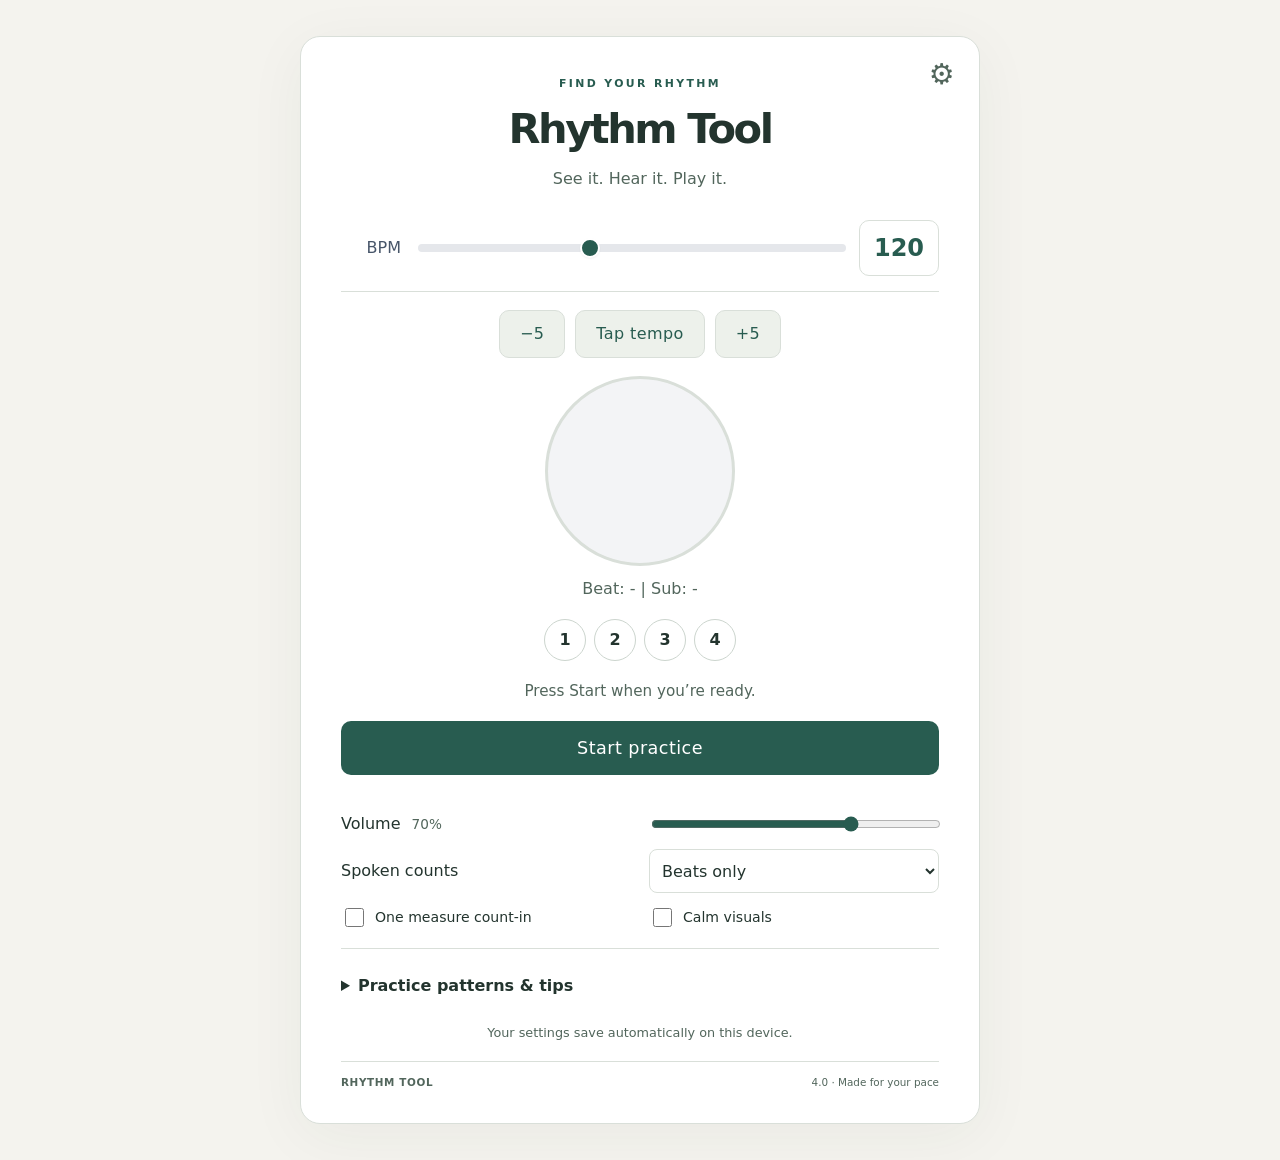
==== commit 23ed3fee: "Rebuild rhythm timing and speech scheduling; improve accessible practice controls" ====
--- a/index.html
+++ b/index.html
@@ -3,180 +3,45 @@
 <head>
     <meta charset="UTF-8">
     <meta name="viewport" content="width=device-width, initial-scale=1.0">
-    <meta name="description" content="A modern, configurable pattern metronome with precise BPM input, behavior-controlled visuals (symbols/beat numbers), sound editor preview, clipboard sharing, and WAV export.">
-    <meta name="keywords" content="metronome, pattern, sequencer, emoji, text, beat count, beat number, visual, behavior, sound editor, preview, bpm input, 1 bpm, arrow, strum, audio, export, wav, accessible, rhythm, music, tool, clipboard, fallback, offline, base64, utf8, compact">
-    <title>Rhythm Tool Pro v3.8 (Behavior-Driven Visuals)</title>
-    <style>
-        :root {
-            --primary-color: #4f46e5; /* Indigo */
-            --primary-color-dark: #4338ca;
-            --secondary-color: #6366f1; /* Lighter Indigo */
-            --accent-color-1: #10b981; /* Emerald Green (Cow) */
-            --accent-color-2: #f59e0b; /* Amber Yellow (Tiger) */
-            --accent-color-3: #ec4899; /* Pink (Pig) */
-            --accent-color-4: #3b82f6; /* Blue (Frog) */
-            --accent-color-5: #8b5cf6; /* Violet (Up Arrow) - Can be changed by picker */
-            --accent-color-6: #64748b; /* Slate Gray (Down Arrow) - Can be changed by picker */
-            --bg-color: #f1f5f9; /* Slate 100 */
-            --card-bg-color: #ffffff;
-            --modal-bg-color: #ffffff;
-            --border-color: #e2e8f0; /* Slate 200 */
-            --label-color: #475569; /* Slate 600 */
-            --text-color: #0f172a; /* Slate 900 */
-            --text-muted-color: #64748b; /* Slate 500 */
-            --error-color: #ef4444; /* Red 500 */
-            --success-color: #22c55e; /* Green 500 */
-            --info-color: #3b82f6; /* Blue 500 */
-            --warning-color: #f59e0b; /* Amber 500 */
-            --shadow-sm: 0 1px 2px 0 rgba(0, 0, 0, 0.05);
-            --shadow-md: 0 4px 6px -1px rgba(0, 0, 0, 0.1), 0 2px 4px -2px rgba(0, 0, 0, 0.1);
-            --shadow-lg: 0 10px 15px -3px rgba(0, 0, 0, 0.1), 0 4px 6px -4px rgba(0, 0, 0, 0.1);
-            --shadow-inner: inset 0 2px 4px 0 rgba(0, 0, 0, 0.05);
-            --border-radius: 0.375rem; /* 6px */
-            --border-radius-lg: 0.5rem; /* 8px */
-            --transition-speed: 0.2s;
-        }
-        *, *::before, *::after { box-sizing: border-box; }
-        html { scroll-behavior: smooth; font-size: 16px; }
-        body {
-            font-family: ui-sans-serif, system-ui, -apple-system, BlinkMacSystemFont, "Segoe UI", Roboto, "Helvetica Neue", Arial, "Noto Sans", sans-serif, "Apple Color Emoji", "Segoe UI Emoji", "Segoe UI Symbol", "Noto Color Emoji";
-            margin: 0; background-color: var(--bg-color); color: var(--text-color);
-            line-height: 1.6; display: flex; justify-content: center; align-items: flex-start;
-            min-height: 100vh; padding: 30px 15px;
-        }
-        #appContainer { background-color: var(--card-bg-color); padding: 30px 40px; border-radius: var(--border-radius-lg); box-shadow: var(--shadow-lg); width: 100%; max-width: 600px; display: flex; flex-direction: column; gap: 25px; position: relative; }
-        h1 { color: var(--primary-color); text-align: center; margin: 0 0 10px 0; font-size: 2.2em; font-weight: 700; letter-spacing: -0.025em; }
-        h2 { margin: 0; font-size: 1.6em; color: var(--primary-color); font-weight: 600; }
-        h3 { font-size: 1.1em; font-weight: 600; color: var(--primary-color); text-align: left; width: 100%; margin-bottom: 15px; padding-bottom: 5px; border-bottom: 1px solid var(--border-color); }
-        fieldset { border: none; padding: 0; margin: 0; }
-        legend { position: absolute; width: 1px; height: 1px; padding: 0; margin: -1px; overflow: hidden; clip: rect(0, 0, 0, 0); white-space: nowrap; border-width: 0; }
-        .control-section { display: grid; grid-template-columns: 120px 1fr auto; align-items: center; gap: 10px 15px; }
-        .control-section#bpmControl { grid-template-columns: 60px 1fr 80px; gap: 10px 15px; padding-bottom: 15px; border-bottom: 1px solid var(--border-color); }
-        .control-section label { font-weight: 500; color: var(--label-color); text-align: right; font-size: 1em; }
-        .control-section input[type="color"] { width: 50px; height: 30px; padding: 2px; border: 1px solid var(--border-color); border-radius: var(--border-radius); cursor: pointer; background-color: white; grid-column: 2 / 3; justify-self: start; }
-        .control-section select { width: auto; min-width: 80px; padding: 8px 10px; font-size: 0.95em; border-radius: var(--border-radius); border: 1px solid var(--border-color); grid-column: 2 / 3; justify-self: start; background-color: white;}
-        #bpmControl input[type="range"] { width: 100%; accent-color: var(--primary-color); cursor: grab; height: 8px; border-radius: 4px; background-color: #e5e7eb; appearance: none; vertical-align: middle; grid-column: 2 / 3; }
-        #bpmControl input[type="range"]::-webkit-slider-thumb { appearance: none; width: 20px; height: 20px; background: var(--primary-color); border-radius: 50%; cursor: grab; box-shadow: var(--shadow-sm); border: 2px solid white; }
-        #bpmControl input[type="range"]::-moz-range-thumb { width: 20px; height: 20px; background: var(--primary-color); border-radius: 50%; cursor: grab; border: none; box-shadow: var(--shadow-sm); }
-        #bpmControl input[type="range"]:active { cursor: grabbing; }
-        #bpmControl .control-value-input { font-weight: 700; font-size: 1.1em; color: var(--primary-color); width: 100%; text-align: right; padding: 6px 10px; border: 1px solid var(--border-color); border-radius: var(--border-radius); grid-column: 3 / 4; -moz-appearance: textfield; }
-        #bpmControl .control-value-input::-webkit-outer-spin-button,
-        #bpmControl .control-value-input::-webkit-inner-spin-button { -webkit-appearance: none; margin: 0; }
-        #visualArea { display: flex; flex-direction: column; align-items: center; gap: 10px; }
-        #visualControlContainer { width: 220px; height: 220px; border: 6px solid var(--border-color); border-radius: 50%; transition: border-color var(--transition-speed) ease-out, background-color var(--transition-speed) ease-out, box-shadow var(--transition-speed) ease-out, transform var(--transition-speed) ease-out; display: flex; align-items: center; justify-content: center; flex-shrink: 0; cursor: pointer; user-select: none; background-color: #f9fafb; box-shadow: var(--shadow-md); position: relative; overflow: hidden; }
-        #visualControlContainer:hover { border-color: var(--secondary-color); box-shadow: var(--shadow-lg); transform: scale(1.02); }
-        #visualControlContainer:active { transform: scale(0.98); box-shadow: var(--shadow-sm); }
-        #visualControlContainer.running { border-color: var(--error-color); animation: runningPulse 1.5s infinite ease-in-out; }
-        #visualControlContainer.running:hover { border-color: #dc2626; }
-        @keyframes runningPulse { 0% { box-shadow: var(--shadow-md), 0 0 0 0 rgba(239, 68, 68, 0.4); } 70% { box-shadow: var(--shadow-md), 0 0 0 10px rgba(239, 68, 68, 0); } 100% { box-shadow: var(--shadow-md), 0 0 0 0 rgba(239, 68, 68, 0); } }
-        #emojiDisplay { font-size: 60px; line-height: 1.1; display: inline-block; text-shadow: 2px 2px 5px rgba(0, 0, 0, 0.15); font-family: ui-sans-serif, system-ui, -apple-system, BlinkMacSystemFont, "Segoe UI", Roboto, "Helvetica Neue", Arial, "Noto Sans", sans-serif, "Apple Color Emoji", "Segoe UI Emoji", "Segoe UI Symbol", "Noto Color Emoji"; transition: transform var(--transition-speed) ease, color var(--transition-speed) ease; opacity: 1; font-weight: 700; white-space: normal; word-break: break-word; text-align: center; padding: 5px; min-height: 1em; /* Ensure space even when blank */ }
-        #visualControlContainer:active #emojiDisplay { transform: scale(0.95); }
-        #visualControlContainer.vis-cow { background-color: #a7f3d0; } #visualControlContainer.vis-cow:not(.running) { border-color: var(--accent-color-1); }
-        #visualControlContainer.vis-tiger { background-color: #fde68a; } #visualControlContainer.vis-tiger:not(.running) { border-color: var(--accent-color-2); }
-        #visualControlContainer.vis-pig { background-color: #fbcfe8; } #visualControlContainer.vis-pig:not(.running) { border-color: var(--accent-color-3); }
-        #visualControlContainer.vis-frog { background-color: #bfdbfe; } #visualControlContainer.vis-frog:not(.running) { border-color: var(--accent-color-4); }
-        #visualControlContainer.vis-up { background-color: var(--accent-color-5); } #visualControlContainer.vis-up:not(.running) { border-color: var(--accent-color-5); }
-        #visualControlContainer.vis-down { background-color: var(--accent-color-6); } #visualControlContainer.vis-down:not(.running) { border-color: var(--accent-color-6); }
-        #visualControlContainer.vis-none { background-color: #f3f4f6; } #visualControlContainer.vis-none:not(.running) { border-color: var(--border-color); }
-        #visualControlContainer.vis-up #emojiDisplay,
-        #visualControlContainer.vis-down #emojiDisplay { color: white; text-shadow: 1px 1px 3px rgba(0,0,0,0.4); }
-        #infoDisplay { font-size: 1.5em; color: var(--text-muted-color); font-weight: 500; text-align: center; width: 100%; margin-top: 10px; min-height: 1.6em; }
-        #visualArea.running #infoDisplay { color: var(--primary-color); font-weight: 600; }
-        #settingsButton { position: absolute; top: 15px; right: 15px; background: none; border: none; font-size: 1.8em; cursor: pointer; color: var(--text-muted-color); padding: 5px; line-height: 1; transition: color var(--transition-speed) ease, transform var(--transition-speed) ease; }
-        #settingsButton:hover { color: var(--primary-color); transform: rotate(45deg); }
-        #settingsButton:disabled { opacity: 0.5; cursor: not-allowed; transform: none; }
-        .button-group { display: flex; gap: 10px; justify-content: flex-start; flex-wrap: wrap; }
-        #settingsModal .button-group { margin-top: 10px; }
-        button { padding: 10px 20px; font-size: 0.95em; font-weight: 600; border-radius: var(--border-radius); cursor: pointer; border: none; transition: all var(--transition-speed) ease; background-color: var(--secondary-color); color: white; box-shadow: var(--shadow-md); letter-spacing: 0.025em; }
-        button:hover:not(:disabled) { filter: brightness(1.1); box-shadow: var(--shadow-lg); }
-        button:active:not(:disabled) { transform: translateY(1px) scale(0.98); filter: brightness(0.95); box-shadow: var(--shadow-sm); }
-        button:disabled { opacity: 0.5; cursor: not-allowed; box-shadow: none; background-color: #9ca3af; }
-        button.primary { background-color: var(--primary-color); } button.primary:hover:not(:disabled) { background-color: var(--primary-color-dark); }
-        button.danger { background-color: var(--error-color); } button.danger:hover:not(:disabled) { background-color: #dc2626; }
-        button.success { background-color: var(--success-color); } button.success:hover:not(:disabled) { background-color: #16a34a; }
-        button.warning { background-color: var(--warning-color); color: #78350f; } button.warning:hover:not(:disabled) { background-color: #facc15; }
-        button.info { background-color: var(--info-color); } button.info:hover:not(:disabled) { background-color: #2563eb; }
-        button.small-play-btn { padding: 2px 6px; font-size: 0.9em; line-height: 1; min-width: auto; background-color: var(--info-color); margin-left: 10px; vertical-align: middle; }
-        button.small-play-btn:hover:not(:disabled) { background-color: #2563eb; }
-        dialog { border: none; border-radius: var(--border-radius-lg); box-shadow: var(--shadow-lg); padding: 0; max-width: 95vw; max-height: 90vh; overflow: hidden; width: 700px; }
-        dialog[open] { animation: zoomIn 0.3s ease-out; }
-        dialog::backdrop { background-color: rgba(17, 24, 39, 0.6); backdrop-filter: blur(5px); animation: fadeIn 0.3s ease-out; }
-        @keyframes fadeIn { from { opacity: 0; } to { opacity: 1; } }
-        @keyframes zoomIn { from { opacity: 0; transform: scale(0.95); } to { opacity: 1; transform: scale(1); } }
-        .modal-header { padding: 20px 30px; border-bottom: 1px solid var(--border-color); display: flex; justify-content: space-between; align-items: center; }
-        .modal-close-btn { background: none; border: none; font-size: 2em; line-height: 1; cursor: pointer; color: var(--text-muted-color); padding: 0 5px; }
-        .modal-close-btn:hover { color: var(--error-color); }
-        .modal-body { padding: 30px; overflow-y: auto; max-height: calc(90vh - 150px); display: flex; flex-direction: column; gap: 25px;}
-        .modal-footer { padding: 20px 30px; border-top: 1px solid var(--border-color); text-align: right; background-color: #f9fafb; }
-        #settingsModal .settings-section { margin-bottom: 20px; padding-bottom: 20px; border-bottom: 1px dashed var(--border-color); }
-        #settingsModal .settings-section:last-child { border-bottom: none; margin-bottom: 0; padding-bottom: 0; }
-        #soundEditorGrid { display: grid; grid-template-columns: repeat(auto-fit, minmax(240px, 1fr)); gap: 25px; }
-        .sound-param-group { border: 1px solid var(--border-color); border-radius: var(--border-radius-lg); padding: 20px; background-color: #fff; box-shadow: var(--shadow-sm); }
-        .sound-param-group h3 { display: flex; align-items: center; justify-content: center; margin: 0 0 20px 0; font-size: 1.2em; color: var(--primary-color); text-align: center; font-weight: 600; text-transform: capitalize; }
-        .sound-param-group > div { display: grid; grid-template-columns: 75px 1fr; gap: 5px 10px; align-items: center; margin-bottom: 12px; }
-        .sound-param-group label { text-align: right; font-size: 0.9em; font-weight: 500; color: var(--label-color); }
-        .sound-param-group input, .sound-param-group select { width: 100%; padding: 8px 10px; font-size: 0.95em; border-radius: var(--border-radius); border: 1px solid var(--border-color); background-color: white; }
-        #patternEditorHeader { display: flex; justify-content: space-between; align-items: center; margin-bottom: 20px; padding: 12px 15px; background-color: #f9fafb; border: 1px solid var(--border-color); border-radius: var(--border-radius-lg); flex-wrap: wrap; gap: 15px; }
-        .mode-toggle { display: flex; align-items: center; gap: 10px; } .mode-toggle label { font-size: 1em; font-weight: 500; margin: 0; color: var(--label-color); }
-        .switch { position: relative; display: inline-block; width: 50px; height: 24px; flex-shrink: 0; } .switch input { opacity: 0; width: 0; height: 0; } .slider { position: absolute; cursor: pointer; top: 0; left: 0; right: 0; bottom: 0; background-color: #ccc; transition: .4s; border-radius: 24px; } .slider:before { position: absolute; content: ""; height: 18px; width: 18px; left: 3px; bottom: 3px; background-color: white; transition: .4s; border-radius: 50%; box-shadow: 0 1px 3px rgba(0,0,0,0.2); } input:checked + .slider { background-color: var(--primary-color); } input:checked + .slider:before { transform: translateX(26px); }
-        #patternEditorHeader > span { font-size: 0.9em; color: var(--text-muted-color); text-align: right; flex-grow: 1;}
-        #patternEditorContainer { overflow-x: auto; background-color: #f3f4f6; padding: 15px; border-radius: var(--border-radius-lg); border: 1px solid var(--border-color); }
-        .pattern-grid { display: grid; grid-template-columns: 55px repeat(4, minmax(85px, 1fr)); gap: 8px; margin-top: 0; min-width: 450px; }
-        .pattern-header { font-weight: 600; text-align: center; font-size: 0.9em; padding: 8px 5px; background-color: var(--secondary-color); color: white; border-radius: var(--border-radius); position: sticky; top: 0; z-index: 10; box-shadow: var(--shadow-sm); }
-        .beat-label { font-weight: 700; text-align: center; padding: 8px 5px; background-color: #e5e7eb; border-radius: var(--border-radius); display: flex; align-items: center; justify-content: center; font-size: 1.1em; border: 1px solid var(--border-color); }
-        .pattern-step { border: 1px solid var(--border-color); border-radius: var(--border-radius); padding: 10px 6px; background-color: var(--card-bg-color); cursor: pointer; transition: all var(--transition-speed) ease-out; display: flex; flex-direction: column; align-items: center; justify-content: center; min-height: 70px; text-align: center; position: relative; box-shadow: var(--shadow-sm); user-select: none; overflow: hidden; }
-        .pattern-step:hover { border-color: var(--secondary-color); transform: translateY(-2px); box-shadow: var(--shadow-md); } .pattern-step:active { transform: translateY(0px) scale(0.98); box-shadow: var(--shadow-sm); }
-        .pattern-step.active-step::after { content: ''; position: absolute; top: -4px; left: -4px; right: -4px; bottom: -4px; border: 3px solid var(--primary-color); border-radius: calc(var(--border-radius) + 4px); pointer-events: none; animation: pulse 1.5s infinite ease-in-out; }
-        @keyframes pulse { 0% { box-shadow: 0 0 0 0 rgba(79, 70, 229, 0.4); } 70% { box-shadow: 0 0 0 8px rgba(79, 70, 229, 0); } 100% { box-shadow: 0 0 0 0 rgba(79, 70, 229, 0); } }
-        .step-animal, .step-behavior { font-size: 1em; line-height: 1.3; }
-        .step-animal { font-weight: 600; margin-bottom: 4px; text-transform: capitalize; font-size: 1.0em; max-width: 100%; overflow: hidden; text-overflow: ellipsis; white-space: nowrap; }
-         .step-behavior { color: var(--text-muted-color); font-size: 0.85em; }
-        .step-behavior.off, .step-animal.none { color: #9ca3af; font-size: 0.9em; }
-        #settingsModal #shareSection textarea { width: 100%; min-height: 60px; font-size: 0.85em; font-family: monospace; word-break: break-all;}
-        #settingsModal #exportSection .export-controls { display: flex; align-items: center; justify-content: flex-start; gap: 15px; flex-wrap: wrap; }
-        #settingsModal #exportSection .export-controls input[type="number"] { width: 80px; text-align: right; margin-right: 5px; padding: 8px 10px; font-size: 0.95em; border-radius: var(--border-radius); border: 1px solid var(--border-color); background-color: white;}
-        #settingsModal #exportStatus, #settingsModal #clipboardStatus { margin-top: 10px; font-weight: 500; min-height: 1.2em; font-size: 0.9em; text-align: left; }
-        #settingsModal #clipboardStatus.warning { color: var(--warning-color); }
-        #settingsModal #exportStatus.success, #settingsModal #clipboardStatus.success { color: var(--success-color); }
-        #settingsModal #exportStatus.error, #settingsModal #clipboardStatus.error { color: var(--error-color); }
-        #settingsModal #exportStatus.processing { color: var(--primary-color); font-style: italic; }
-        @media (max-width: 768px) { dialog { width: 90vw; } .modal-body { padding: 20px; } .modal-header, .modal-footer { padding: 15px 20px; } }
-        @media (max-width: 640px) {
-            body { padding: 15px 10px; }
-            #appContainer { padding: 20px 15px; gap: 20px; }
-            h1 { font-size: 1.8em; }
-            .control-section#bpmControl { grid-template-columns: 50px 1fr 70px; gap: 8px 10px; }
-            #bpmControl .control-value-input { font-size: 1.0em; padding: 6px 8px;}
-            #visualArea { margin-top: 20px; margin-bottom: 20px; }
-            #visualControlContainer { width: 75vw; height: 75vw; border-width: 5px; }
-            #emojiDisplay { font-size: 25vw; }
-            #infoDisplay { font-size: 1.3em; margin-top: 15px; }
-            #settingsButton { font-size: 1.6em; top: 10px; right: 10px; }
-            .button-group button { font-size: 0.9em; padding: 10px 15px; }
-            dialog { width: 95vw; }
-            .pattern-grid { min-width: 360px; grid-template-columns: 45px repeat(4, minmax(70px, 1fr)); }
-            .pattern-step { min-height: 60px; padding: 6px 4px; }
-            .step-animal { font-size: 0.9em; }
-            .step-behavior { font-size: 0.8em; }
-            #settingsModal .control-section { grid-template-columns: 100px 1fr auto; }
-        }
-    </style>
+    <meta name="description" content="A modern, configurable pattern metronome with precise BPM input, text-to-speech counts, behavior-controlled visuals (symbols/beat numbers), sound editor preview, clipboard sharing, and WAV export.">
+    <meta name="keywords" content="metronome, pattern, sequencer, emoji, text, text-to-speech, tts, speech, count, beat, visual, behavior, sound editor, preview, bpm, audio, export, wav, accessible, rhythm, music, tool, clipboard, offline, base64">
+    <title>Rhythm Tool · Accessible rhythm practice</title>
+    <link rel="stylesheet" href="styles.css">
 </head>
 <body>
     <div id="appContainer">
         <button id="settingsButton" aria-label="Open Settings" data-modal-id="settingsModal">⚙️</button>
-        <h1>Rhythm Tool</h1>
+        <header><p class="eyebrow">FIND YOUR RHYTHM</p><h1>Rhythm Tool</h1><p class="intro">See it. Hear it. Play it.</p></header>
         <div class="control-section" id="bpmControl">
             <label for="bpmSlider">BPM</label>
             <input type="range" id="bpmSlider" name="bpmSlider" min="1" max="300" value="120" aria-label="Beats Per Minute Slider">
             <input type="number" id="bpmInput" name="bpmInput" class="control-value-input" min="1" max="300" step="1" value="120" aria-label="Beats Per Minute Input">
         </div>
+        <div class="tempo-actions"><button id="slower" aria-label="Decrease tempo by 5 BPM">−5</button><button id="tapTempo">Tap tempo</button><button id="faster" aria-label="Increase tempo by 5 BPM">+5</button></div>
         <div id="visualArea">
              <div id="visualControlContainer" role="button" aria-label="Start Metronome" tabindex="0">
-                <span id="emojiDisplay" aria-live="polite" aria-label="Current Beat Visual"></span>
+                 <span id="emojiDisplay" aria-label="Current Beat Visual"></span>
              </div>
-             <div id="infoDisplay" aria-live="polite">Beat: - | Sub: -</div>
+             <div id="infoDisplay">Beat: - | Sub: -</div>
         </div>
+        <div id="beatStrip" aria-label="Beats in this measure"></div>
+        <p id="nextCue">Press Start when you’re ready.</p>
+        <button id="transport" class="primary" aria-pressed="false">Start practice</button>
+        <section class="practice-controls" aria-label="Practice controls">
+          <label for="volume">Volume <output id="volumeValue">70%</output></label><input type="range" id="volume" min="0" max="100" value="70">
+          <label for="speech">Spoken counts</label><select id="speech"><option value="off">Off</option><option value="beats" selected>Beats only</option><option value="all">All custom counts</option></select>
+          <label class="check"><input id="countIn" type="checkbox"> One measure count-in</label>
+          <label class="check"><input id="calm" type="checkbox"> Calm visuals</label>
+        </section>
+        <details class="practice-help"><summary>Practice patterns & tips</summary>
+          <p>Start slowly. Move your hand down on the beat and up on “and,” even when you skip a strum.</p>
+          <label for="preset">Practice pattern</label><select id="preset"><option value="">Choose a pattern…</option><option value="beats">Steady beats</option><option value="eighths">Down / up eighths</option><option value="island">Island strum · D D U U D U</option><option value="sixteenths">All sixteenths</option></select>
+          <p>Choosing a pattern replaces the current steps. Customize every step in Settings → Edit Pattern.</p>
+          <p>Standard counts (1–8, e, and, a, up, down, rest, change, ready) use precisely scheduled audio. At fast tempos they speed up to fit. Other custom phrases use browser speech, which may be late or skip when busy. Wired audio avoids Bluetooth delay.</p>
+          <p>Space: start/stop · T: tap tempo · Arrow keys: change tempo. Practice pauses when you switch tabs to prevent unreliable background timing.</p>
+        </details>
+        <p id="appStatus" role="status">Your settings save automatically on this device.</p>
+        <footer>RHYTHM TOOL <span>4.0 · Made for your pace</span></footer>
     </div>
 
     <dialog id="settingsModal" aria-labelledby="settingsModalTitle" aria-modal="true">
@@ -187,7 +52,7 @@
         <div class="modal-body">
             <fieldset class="settings-section">
               <h3>General</h3>
-                 <div class="control-section">
+                <div class="control-section">
                     <label for="beatsPerMeasure">Beats/Measure</label>
                     <select id="beatsPerMeasure" name="beatsPerMeasure" aria-label="Beats Per Measure">
                         <option value="1">1</option> <option value="2">2</option>
@@ -196,28 +61,28 @@
                         <option value="7">7</option> <option value="8">8</option>
                     </select>
                     <span></span>
-                 </div>
-                 <div class="control-section">
+                </div>
+                <div class="control-section">
                     <label for="displayMode">Main Display</label>
                     <select id="displayMode" name="displayMode" aria-label="Main Visual Display Mode">
                         <option value="symbol" selected>Show Symbol</option>
                         <option value="beat">Show Beat Count</option>
                     </select>
                     <span></span>
-                 </div>
+                </div>
             </fieldset>
              <fieldset class="settings-section">
                 <h3>Appearance</h3>
-                 <div class="control-section">
+                <div class="control-section">
                     <label for="upArrowColor">Up Arrow (↑) Color</label>
                     <input type="color" id="upArrowColor" data-css-var="--accent-color-5" data-state-key="c5">
                     <span></span>
-                 </div>
-                 <div class="control-section">
+                </div>
+                <div class="control-section">
                     <label for="downArrowColor">Down Arrow (↓) Color</label>
                     <input type="color" id="downArrowColor" data-css-var="--accent-color-6" data-state-key="c6">
                      <span></span>
-                 </div>
+                </div>
             </fieldset>
             <fieldset class="settings-section">
                 <h3>Editors</h3>
@@ -227,8 +92,8 @@
                 </div>
             </fieldset>
             <fieldset id="exportSection" class="settings-section">
-                <h3>Export Audio (WAV)</h3>
-                 <div class="export-controls">
+                <h3>Export Audio (WAV)</h3><p>Tones and standard spoken counts, at the current volume. Custom browser speech and count-in are not included.</p>
+                <div class="export-controls">
                     <label for="exportDuration">Duration:</label>
                     <div>
                          <input type="number" id="exportDuration" value="10" min="1" max="300" step="1">
@@ -247,7 +112,7 @@
                      <button id="loadTextBoxButton" class="success">Load from Text Box</button>
                 </div>
                 <div id="clipboardStatus" role="status" aria-live="polite"></div>
-                 <p style="font-size: 0.8em; color: var(--text-muted-color); margin-top: 10px;">Note: Custom display symbols & display mode are not saved/loaded.</p>
+                <p style="font-size: 0.8em; color: var(--text-muted-color); margin-top: 10px;">Codes include your symbols, custom speech, sounds, colors and practice settings. Older codes can still be loaded.</p>
             </fieldset>
         </div>
         <div class="modal-footer">
@@ -264,148 +129,22 @@
          <div class="modal-body">
              <div id="patternEditorHeader">
                  <div class="mode-toggle">
-                    <label id="editModeToggleLabel" for="editModeToggle">Editing:</label>
-                    <span id="editModeLabel" aria-live="polite">Symbol</span>
-                    <label class="switch" aria-labelledby="editModeToggleLabel">
-                        <input type="checkbox" id="editModeToggle" aria-controls="patternGrid">
-                        <span class="slider"></span>
-                    </label>
+                    <label for="editModeSelect">Edit Mode:</label>
+                    <select id="editModeSelect">
+                        <option value="animal" selected>Symbol</option>
+                        <option value="behavior">Behavior</option>
+                        <option value="tts">Spoken Count</option>
+                    </select>
                 </div>
                 <span id="editModeHint">Click squares to cycle values</span>
              </div>
-            <div id="patternEditorContainer" role="grid" aria-label="Rhythm Pattern Grid"><div id="patternGrid" class="pattern-grid"></div></div>
+            <div id="patternEditorContainer" aria-label="Rhythm Pattern Grid"><div id="patternGrid" class="pattern-grid"></div></div>
         </div>
         <div class="modal-footer"><button class="modal-close-btn primary" data-modal-id="patternEditorModal">Done</button></div>
     </dialog>
 
-    <script>
-        const App = (() => {
-            let state = { bpm: 120, beatsPerMeasure: 4, soundParams: { cow: { name: "Cow 🐮", emoji: "🐮", freq: 110, dur: 0.20, fadeIn: 0.01, fadeOut: 0.18, type: 'sawtooth', vol: 0.6 }, tiger: { name: "Tiger 🐯", emoji: "🐯", freq: 400, dur: 0.15, fadeIn: 0.005, fadeOut: 0.12, type: 'square', vol: 0.4 }, pig: { name: "Pig 🐷", emoji: "🐷", freq: 880, dur: 0.08, fadeIn: 0.002, fadeOut: 0.07, type: 'triangle', vol: 0.35 }, frog: { name: "Frog 🐸", emoji: "🐸", freq: 1400, dur: 0.06, fadeIn: 0.001, fadeOut: 0.05, type: 'sine', vol: 0.3 }, up: { name: "Up ↑", emoji: "↑", freq: 750, dur: 0.05, fadeIn: 0.001, fadeOut: 0.04, type: 'sine', vol: 0.35 }, down: { name: "Down ↓", emoji: "↓", freq: 500, dur: 0.07, fadeIn: 0.001, fadeOut: 0.06, type: 'sine', vol: 0.4 } }, patternConfig: [], isRunning: false, current16thNote: 0, nextNoteTime: 0.0, patternEditMode: 'animal', activeStepElement: null, c5: '#8b5cf6', c6: '#64748b', displayMode: 'symbol' };
-            const MAX_BEATS = 8; const MAX_EXPORT_DURATION_SEC = 300; const MIN_BPM = 1; const MAX_BPM = 300;
-            let audioContext; let timerID = null; let dom = {};
-            const SYMBOL_CYCLE = ['none', 'cow', 'tiger', 'pig', 'frog', 'up', 'down']; const BEHAVIOR_CYCLE = ['off', 'both', 'hear', 'display']; const SUBDIVISION_LABELS = ['1', 'e', 'AND', 'a'];
-            const LOOKAHEAD_MS = 25.0; const SCHEDULE_AHEAD_TIME_SEC = 0.1;
-
-            function setupAudioContext() { if (!audioContext) { try { audioContext = new (window.AudioContext || window.webkitAudioContext)(); if (!audioContext) throw new Error("AudioContext creation failed."); } catch (e) { console.error("Web Audio API Error:", e); alert("Web Audio API not supported/failed."); return false; } } if (audioContext.state === 'suspended') { audioContext.resume().catch(e => console.warn("AudioContext resume needed user gesture:", e)); } return audioContext.state === 'running'; }
-            function playTone(time, params, targetCtx, destinationNode) { const ctx = targetCtx || audioContext; const dest = destinationNode || ctx?.destination; const isActive = (ctx instanceof AudioContext) ? ctx.state === 'running' : (ctx instanceof OfflineAudioContext ? true : false); if (!ctx || !isActive || !dest || !params || params.vol <= 0 || !params.freq) { return; } const { freq, dur, fadeIn, fadeOut, type, vol } = params; const safeFadeIn = Math.max(0.001, fadeIn || 0.001); const safeFadeOut = Math.max(0.001, fadeOut || 0.001); const totalDuration = Math.max(safeFadeIn + safeFadeOut, dur || 0.01); try { const osc = ctx.createOscillator(); const gain = ctx.createGain(); osc.connect(gain).connect(dest); osc.type = type || 'sine'; osc.frequency.setValueAtTime(freq, time); gain.gain.setValueAtTime(0, time); gain.gain.linearRampToValueAtTime(vol, time + safeFadeIn); const startFadeOutTime = time + totalDuration - safeFadeOut; const effectiveStartFadeOutTime = Math.max(startFadeOutTime, time + safeFadeIn); if (effectiveStartFadeOutTime > (time + safeFadeIn)) { gain.gain.setValueAtTime(vol, effectiveStartFadeOutTime); } gain.gain.linearRampToValueAtTime(0.0001, effectiveStartFadeOutTime + safeFadeOut); osc.start(time); osc.stop(effectiveStartFadeOutTime + safeFadeOut + 0.01); } catch (e) { console.error("Error playing tone:", e, "Params:", params); } }
-            const SYMBOL_MAP = { none: 0, cow: 1, tiger: 2, pig: 3, frog: 4, up: 5, down: 6 }; const SYMBOL_MAP_REV = ["none", "cow", "tiger", "pig", "frog", "up", "down"];
-            const BEHAVIOR_MAP = { off: 0, both: 1, hear: 2, display: 3 }; const BEHAVIOR_MAP_REV = ["off", "both", "hear", "display"];
-            const WAVE_TYPE_MAP = { sine: 0, square: 1, triangle: 2, sawtooth: 3 }; const WAVE_TYPE_MAP_REV = ["sine", "square", "triangle", "sawtooth"];
-            function padNum(num, len) { return num.toString().padStart(len, '0'); }
-            function base64UrlEncode(u8Array) { const bs = String.fromCharCode(...u8Array); return btoa(bs).replace(/\+/g, '-').replace(/\//g, '_').replace(/=+$/, ''); }
-            function base64UrlDecode(str) { str = str.replace(/-/g, '+').replace(/_/g, '/'); while (str.length % 4) { str += '='; } const bs = atob(str); const len = bs.length; const bytes = new Uint8Array(len); for (let i = 0; i < len; i++) { bytes[i] = bs.charCodeAt(i); } return bytes; }
-
-            function encodeSettingsCompact() { try { let p = ""; p += padNum(state.bpm, 3); p += state.beatsPerMeasure.toString(); p += state.c5.substring(1); p += state.c6.substring(1); for (const k of SYMBOL_MAP_REV.slice(1)) { const s = state.soundParams[k]; p += padNum(Math.min(9999,Math.max(0,Math.round(s.freq))), 4); p += padNum(Math.min(99,Math.max(0,Math.round(s.vol*100))), 2); p += padNum(Math.min(9999,Math.max(0,Math.round(s.dur*1000))), 4); p += WAVE_TYPE_MAP[s.type]??0; p += padNum(Math.min(999,Math.max(0,Math.round(s.fadeIn*1000))), 3); p += padNum(Math.min(999,Math.max(0,Math.round(s.fadeOut*1000))), 3); } const totalSteps = state.beatsPerMeasure * 4; for (let i = 0; i < totalSteps; i++) { const step = state.patternConfig[i] || { animal: 'none', behavior: 'off' }; p += SYMBOL_MAP[step.animal]??0; p += BEHAVIOR_MAP[step.behavior]??0; } const maxPatternSlots = MAX_BEATS * 4; for (let i = totalSteps; i < maxPatternSlots; i++) { p += '00'; } const bytes = new TextEncoder().encode(p); return base64UrlEncode(bytes); } catch (e) { console.error("Compact Encoding Error:", e); setStatusMessage(dom.clipboardStatusDiv, "Error creating code.", 'error'); return null; } }
-            function decodeSettingsCompact(encodedString) { try { const bytes = base64UrlDecode(encodedString); const packed = new TextDecoder().decode(bytes); let pos = 0; const read = (len) => { if (pos + len > packed.length) throw new Error("Unexpected end of string."); const sub = packed.substring(pos, pos + len); pos += len; return sub; }; const newSettings = { soundParams: {}, patternConfig: [] }; newSettings.b = parseInt(read(3), 10); newSettings.m = parseInt(read(1), 10); newSettings.c5 = '#' + read(6); newSettings.c6 = '#' + read(6); if (isNaN(newSettings.b) || newSettings.b < MIN_BPM || newSettings.b > MAX_BPM) throw new Error(`Invalid BPM (${newSettings.b}). Must be ${MIN_BPM}-${MAX_BPM}.`); if (isNaN(newSettings.m) || newSettings.m < 1 || newSettings.m > MAX_BEATS) throw new Error("Invalid Beats/Measure"); if (!/^#[0-9a-fA-F]{6}$/.test(newSettings.c5)) throw new Error("Invalid Color 5"); if (!/^#[0-9a-fA-F]{6}$/.test(newSettings.c6)) throw new Error("Invalid Color 6"); const defaultSPs = App.getDefaultState().soundParams; for (const key of SYMBOL_MAP_REV.slice(1)) { const freq = parseInt(read(4), 10); const vol = parseInt(read(2), 10) / 100; const dur = parseInt(read(4), 10) / 1000; const typeIndex = parseInt(read(1), 10); const fadeIn = parseInt(read(3), 10) / 1000; const fadeOut = parseInt(read(3), 10) / 1000; if (isNaN(freq) || isNaN(vol) || isNaN(dur) || isNaN(typeIndex) || isNaN(fadeIn) || isNaN(fadeOut)) { throw new Error(`Invalid sound param for ${key}`); } newSettings.soundParams[key] = { name: defaultSPs[key]?.name || key, emoji: defaultSPs[key]?.emoji || '', freq: freq, vol: vol, dur: dur, type: WAVE_TYPE_MAP_REV[typeIndex] || 'sine', fadeIn: fadeIn, fadeOut: fadeOut, }; } const totalSteps = newSettings.m * 4; for (let i = 0; i < totalSteps; i++) { const symbolIndex = parseInt(read(1), 10); const behaviorIndex = parseInt(read(1), 10); if(symbolIndex >= SYMBOL_MAP_REV.length || behaviorIndex >= BEHAVIOR_MAP_REV.length) { throw new Error(`Invalid pattern index at ${i}`); } newSettings.patternConfig.push({ animal: SYMBOL_MAP_REV[symbolIndex], behavior: BEHAVIOR_MAP_REV[behaviorIndex] }); } return newSettings; } catch (e) { console.error("Compact Decoding Error:", e); setStatusMessage(dom.clipboardStatusDiv, `Load Error: ${e.message}`, 'error'); return null; } }
-            function renderSoundEditor() { dom.soundEditorGrid.innerHTML = ''; Object.entries(state.soundParams).forEach(([key, params]) => { const group = document.createElement('div'); group.className = 'sound-param-group'; group.innerHTML = `<h3> ${params.name || key} <button class="small-play-btn" data-symbol-key="${key}" aria-label="Preview ${params.name || key} sound">▶️</button> </h3> <div> <label for="${key}_freq">Freq</label> <input type="number" id="${key}_freq" data-symbol-key="${key}" data-param="freq" value="${params.freq}" min="20" max="5000" step="1"> </div> <div> <label for="${key}_vol">Vol</label> <input type="range" id="${key}_vol" data-symbol-key="${key}" data-param="vol" value="${params.vol}" min="0" max="1" step="0.01"> </div> <div> <label for="${key}_dur">Dur</label> <input type="number" id="${key}_dur" data-symbol-key="${key}" data-param="dur" value="${params.dur}" min="0.01" max="2" step="0.005"> </div> <div> <label for="${key}_type">Type</label> <select id="${key}_type" data-symbol-key="${key}" data-param="type"> ${['sine','square','triangle','sawtooth'].map(t=>`<option value="${t}" ${params.type===t?'selected':''}>${t[0].toUpperCase()+t.slice(1)}</option>`).join('')} </select> </div> <div> <label for="${key}_fadeIn">FadeIn</label> <input type="number" id="${key}_fadeIn" data-symbol-key="${key}" data-param="fadeIn" value="${params.fadeIn}" min="0.001" max="1" step="0.001"> </div> <div> <label for="${key}_fadeOut">FadeOut</label> <input type="number" id="${key}_fadeOut" data-symbol-key="${key}" data-param="fadeOut" value="${params.fadeOut}" min="0.001" max="1" step="0.001"> </div> <div> <label for="${key}_emoji">Display</label> <input type="text" id="${key}_emoji" data-symbol-key="${key}" data-param="emoji" value="${params.emoji}" maxlength="5"> </div>`; dom.soundEditorGrid.appendChild(group); }); dom.soundEditorGrid.querySelectorAll('input, select').forEach(input => { const eventType = (input.type === 'range' || input.type === 'number' || input.type === 'text') ? 'input' : 'change'; input.removeEventListener(eventType, handleSoundParamChange); input.addEventListener(eventType, handleSoundParamChange); }); }
-            function renderPatternGrid() { dom.patternGrid.innerHTML = ''; const totalSteps = state.beatsPerMeasure * 4; if (!Array.isArray(state.patternConfig) || state.patternConfig.length !== totalSteps) { initPatternConfig(); } const headerHTML = `<div class="pattern-header">Beat</div>` + SUBDIVISION_LABELS.map(lbl => `<div class="pattern-header">${lbl}</div>`).join(''); dom.patternGrid.insertAdjacentHTML('beforeend', headerHTML); for (let beat = 0; beat < state.beatsPerMeasure; beat++) { const beatLabel = document.createElement('div'); beatLabel.className = 'beat-label'; beatLabel.setAttribute('role', 'rowheader'); beatLabel.textContent = beat + 1; dom.patternGrid.appendChild(beatLabel); for (let sub = 0; sub < 4; sub++) { const stepIndex = beat * 4 + sub; const stepDiv = document.createElement('div'); stepDiv.className = 'pattern-step'; stepDiv.id = `step-${stepIndex}`; stepDiv.dataset.index = stepIndex; stepDiv.setAttribute('role', 'gridcell'); stepDiv.setAttribute('tabindex', 0); renderPatternStep(stepDiv, state.patternConfig[stepIndex] || { animal: 'none', behavior: 'off'}); dom.patternGrid.appendChild(stepDiv); } } }
-            function renderPatternStep(stepElement, stepConfig) { const symbolKey = stepConfig.animal; const symbolData = state.soundParams[symbolKey]; const displaySymbol = (symbolKey !== 'none' && symbolData?.emoji) ? symbolData.emoji : ' '; stepElement.innerHTML = ` <span class="step-animal ${symbolKey}">${displaySymbol}</span> <span class="step-behavior ${stepConfig.behavior}">${stepConfig.behavior}</span> `; stepElement.setAttribute('aria-label', `Step ${stepElement.id.split('-')[1]}: ${displaySymbol} - ${stepConfig.behavior}. Click/Enter/Space to edit.`); }
-
-            function updateVisualDisplay(configuredSymbolKey, stepIndex) {
-                let displayContent = '';
-                let keyForStyling = 'none';
-                const stepConfig = state.patternConfig[stepIndex];
-                const behavior = stepConfig?.behavior || 'off';
-
-                if (behavior === 'display' || behavior === 'both') {
-                    keyForStyling = configuredSymbolKey !== 'none' ? configuredSymbolKey : 'none'; // Use configured key for style if display/both
-                    if (state.displayMode === 'beat') {
-                        if (stepIndex !== undefined && stepIndex >= 0) {
-                            const subdivisionIndex = stepIndex % 4;
-                            if (subdivisionIndex === 0) {
-                                const beatNum = Math.floor(stepIndex / 4) + 1;
-                                displayContent = beatNum.toString();
-                            } else {
-                                displayContent = SUBDIVISION_LABELS[subdivisionIndex] || '';
-                            }
-                        }
-                    } else { // displayMode is 'symbol'
-                        const symbolData = state.soundParams[configuredSymbolKey];
-                        displayContent = (configuredSymbolKey && configuredSymbolKey !== 'none' && symbolData?.emoji) ? symbolData.emoji : '';
-                    }
-                } else {
-                     // Behavior is 'hear' or 'off', display is blank, style is 'none'
-                     displayContent = '';
-                     keyForStyling = 'none';
-                }
-
-                dom.emojiDisplay.textContent = displayContent;
-                dom.visualControlContainer.className = 'vis-' + keyForStyling;
-                dom.visualControlContainer.classList.toggle('running', state.isRunning);
-            }
-
-            function updateInfoDisplay(beat, sub) { const subLabel = sub >= 0 ? (SUBDIVISION_LABELS[sub % 4] || '-') : '-'; const beatLabel = beat > 0 ? beat : '-'; dom.infoDisplay.textContent = `Beat: ${beatLabel} | Sub: ${subLabel}`; dom.visualArea.classList.toggle('running', state.isRunning); }
-            function updateStepHighlight(index) { if (state.activeStepElement) { state.activeStepElement.classList.remove('active-step'); } if (index >= 0 && index < (state.beatsPerMeasure * 4)) { const newStepElement = dom.patternGrid?.querySelector(`#step-${index}`); if (newStepElement) { newStepElement.classList.add('active-step'); state.activeStepElement = newStepElement; } else { state.activeStepElement = null; } } else { state.activeStepElement = null; } }
-            function updateControlsState() { const disable = state.isRunning; dom.bpmSlider.disabled = disable; dom.bpmInput.disabled = disable; dom.beatsPerMeasureSelect.disabled = disable; dom.displayModeSelect.disabled = disable; dom.soundEditorGrid?.querySelectorAll('input, select, button').forEach(el => el.disabled = disable); dom.patternGrid?.querySelectorAll('.pattern-step').forEach(el => { el.style.pointerEvents = disable ? 'none' : 'auto'; el.setAttribute('aria-disabled', String(disable)); if (disable) el.removeAttribute('tabindex'); else el.setAttribute('tabindex', 0); }); dom.editModeToggle.disabled = disable; dom.loadCodeButton.disabled = disable; dom.loadTextBoxButton.disabled = disable; dom.exportWavButton.disabled = disable; dom.copyCodeButton.disabled = disable; dom.editSoundsButton.disabled = disable; dom.editPatternButton.disabled = disable; dom.settingsButton.disabled = disable; dom.upArrowColorInput.disabled = disable; dom.downArrowColorInput.disabled = disable; dom.visualControlContainer.classList.toggle('running', disable); dom.visualControlContainer.setAttribute('aria-label', disable ? 'Stop Metronome' : 'Start Metronome'); }
-            function setStatusMessage(element, message, type = 'info', duration = 3500) { if (!element) return; element.textContent = message; element.className = type; if (duration > 0 && type !== 'warning' && type !== 'error') { setTimeout(() => { if (element.textContent === message && element.className === type) { element.textContent = ''; element.className = ''; } }, duration); } }
-            async function copyCodeToClipboard() { const encodedSettings = encodeSettingsCompact(); if (!encodedSettings) { setStatusMessage(dom.clipboardStatusDiv, "Error creating code.", 'error'); return; } dom.settingsCodeTextarea.value = encodedSettings; if (navigator.clipboard && window.isSecureContext) { try { await navigator.clipboard.writeText(encodedSettings); setStatusMessage(dom.clipboardStatusDiv, "Code copied!", 'success'); return; } catch (err) { console.error('Clipboard API copy failed:', err); setStatusMessage(dom.clipboardStatusDiv, "Clipboard API failed, trying fallback...", 'warning'); } } try { dom.settingsCodeTextarea.select(); const successful = document.execCommand('copy'); if (successful) { setStatusMessage(dom.clipboardStatusDiv, "Copied (fallback).", 'success'); } else { throw new Error('execCommand failed'); } } catch (err) { console.error('Fallback copy failed:', err); setStatusMessage(dom.clipboardStatusDiv, "Copy failed. Select text manually.", 'error'); } window.getSelection()?.removeAllRanges(); }
-            async function loadCodeFromClipboard() { if (!navigator.clipboard || !window.isSecureContext) { setStatusMessage(dom.clipboardStatusDiv, "Clipboard unavailable. Paste code and use 'Load from Text Box'.", 'warning', 0); return; } try { const text = await navigator.clipboard.readText(); if (text) { dom.settingsCodeTextarea.value = text; applyImportedSettings(text.trim()); } else { setStatusMessage(dom.clipboardStatusDiv, "Clipboard is empty.", 'warning'); } } catch (err) { console.error('Clipboard read failed:', err); if (err.name === 'NotAllowedError' || err.name === 'SecurityError') { setStatusMessage(dom.clipboardStatusDiv, "Permission denied. Paste & use 'Load from Text Box'.", 'error'); } else { setStatusMessage(dom.clipboardStatusDiv, "Clipboard error. Paste & use 'Load from Text Box'.", 'error'); } } }
-            function handleLoadFromTextBox() { const text = dom.settingsCodeTextarea.value.trim(); if (text) { applyImportedSettings(text); } else { setStatusMessage(dom.clipboardStatusDiv, "Text box is empty.", 'warning'); } }
-            function handleBpmChange(event) { const newBpm = parseInt(event.target.value, 10); if (!isNaN(newBpm) && newBpm >= MIN_BPM && newBpm <= MAX_BPM) { state.bpm = newBpm; if (dom.bpmInput) dom.bpmInput.value = state.bpm; } }
-            function handleBpmInputChange(event) { const inputElement = event.target; let newBpm = parseInt(inputElement.value, 10); if (isNaN(newBpm)) return; newBpm = Math.max(MIN_BPM, Math.min(MAX_BPM, newBpm)); state.bpm = newBpm; if (dom.bpmSlider) dom.bpmSlider.value = state.bpm; if (parseInt(inputElement.value, 10) !== newBpm) { inputElement.value = newBpm; } }
-            function handleTimeSigChange(event) { if (state.isRunning) { alert("Stop the metronome to change beats per measure."); event.target.value = state.beatsPerMeasure; return; } state.beatsPerMeasure = parseInt(event.target.value, 10); initPatternConfig(); renderPatternGrid(); state.current16thNote = 0; updateInfoDisplay(0, -1); updateStepHighlight(-1); updateVisualDisplay('none', -1); }
-            function handleDisplayModeChange(event) { state.displayMode = event.target.value; if (state.isRunning && state.activeStepElement) { const stepIndex = parseInt(state.activeStepElement.dataset.index, 10); if (!isNaN(stepIndex)) { const stepConfig = state.patternConfig[stepIndex]; updateVisualDisplay(stepConfig.animal, stepIndex); } } else if (!state.isRunning) { updateVisualDisplay('none', -1); } }
-            function handleStartStop() { if (!state.isRunning && !setupAudioContext()) { alert("Audio start failed. Please click or interact with the page and try again."); return; } if (state.isRunning) { stopMetronome(); } else { startMetronome(); } updateControlsState(); }
-            function handleVisualControlKeyPress(event) { if (event.key === 'Enter' || event.key === ' ') { event.preventDefault(); handleStartStop(); } }
-            function handleOpenModal(event) { const modalId = event.target.dataset.modalId; const modal = document.getElementById(modalId); if (modal?.showModal) { if (modalId === 'settingsModal') { if (!window.isSecureContext) { setStatusMessage(dom.clipboardStatusDiv, "Warning: Clipboard functions may fail (not HTTPS/secure context).", 'warning', 0); } else if (dom.clipboardStatusDiv.className === 'warning') { setStatusMessage(dom.clipboardStatusDiv, '', 'info', 0); } } modal.showModal(); } else { console.error("Modal not found:", modalId); } }
-            function handleCloseModal(event) { event.target.closest('dialog')?.close(); }
-            function handleSoundParamChange(event) { const input = event.target; const symbolKey = input.dataset.symbolKey; const param = input.dataset.param; let value; if (input.type === 'number' || input.type === 'range') { value = parseFloat(input.value); if (isNaN(value)) return; } else { value = input.value; } if (symbolKey && param && state.soundParams[symbolKey]?.[param] !== undefined) { state.soundParams[symbolKey][param] = value; if (param === 'emoji') { renderPatternGrid(); const currentlyDisplayedSymbol = dom.visualControlContainer.className.split(' ').find(c => c.startsWith('vis-'))?.substring(4); if (currentlyDisplayedSymbol === symbolKey && state.displayMode === 'symbol') { updateVisualDisplay(symbolKey); } } } else { console.warn("Invalid sound param update:", { symbolKey, param, value }); } }
-            function handlePatternModeToggle(event) { state.patternEditMode = event.target.checked ? 'behavior' : 'animal'; dom.editModeLabel.textContent = state.patternEditMode === 'animal' ? 'Symbol' : 'Behavior'; }
-            function handlePatternGridClick(event) { if (state.isRunning) return; const stepElement = event.target.closest('.pattern-step'); if (!stepElement) return; const index = parseInt(stepElement.dataset.index, 10); if (isNaN(index) || !state.patternConfig || index >= state.patternConfig.length) { console.error("Invalid step click:", index); return; } const mode = state.patternEditMode; const currentStepConfig = state.patternConfig[index]; const cycleArray = (mode === 'animal') ? SYMBOL_CYCLE : BEHAVIOR_CYCLE; const currentVal = currentStepConfig[mode]; const currentIndex = cycleArray.indexOf(currentVal); const nextIndex = (currentIndex + 1) % cycleArray.length; const nextVal = cycleArray[nextIndex]; state.patternConfig[index][mode] = nextVal; renderPatternStep(stepElement, state.patternConfig[index]); }
-            function handlePatternKeyPress(event) { if (state.isRunning) return; if (event.key === 'Enter' || event.key === ' ') { const stepElement = event.target.closest('.pattern-step'); if (stepElement) { event.preventDefault(); handlePatternGridClick({ target: stepElement }); } } }
-            function handleExportWav() { exportAudio(); }
-            function handleColorChange(event) { const cssVar = event.target.dataset.cssVar; const stateKey = event.target.dataset.stateKey; const newColor = event.target.value; if (cssVar && stateKey && newColor) { document.documentElement.style.setProperty(cssVar, newColor); state[stateKey] = newColor; } }
-            function handlePreviewSound(event) { const button = event.target.closest('.small-play-btn'); if (!button) return; const symbolKey = button.dataset.symbolKey; if (!symbolKey || !state.soundParams[symbolKey]) { console.error("Invalid symbol key for preview:", symbolKey); return; } if (!setupAudioContext()) { alert("Audio Context needed. Please interact with the page first."); return; } const params = state.soundParams[symbolKey]; playTone(audioContext.currentTime, params); }
-            function applyImportedSettings(encodedString) { const settings = decodeSettingsCompact(encodedString); if (settings) { state.bpm = settings.b; state.beatsPerMeasure = settings.m; Object.keys(settings.soundParams).forEach(key => { if (state.soundParams[key]) { state.soundParams[key].freq = settings.soundParams[key].freq; state.soundParams[key].vol = settings.soundParams[key].vol; state.soundParams[key].dur = settings.soundParams[key].dur; state.soundParams[key].type = settings.soundParams[key].type; state.soundParams[key].fadeIn = settings.soundParams[key].fadeIn; state.soundParams[key].fadeOut = settings.soundParams[key].fadeOut; } }); state.patternConfig = settings.patternConfig; state.c5 = settings.c5; state.c6 = settings.c6; dom.upArrowColorInput.value = state.c5; dom.downArrowColorInput.value = state.c6; document.documentElement.style.setProperty('--accent-color-5', state.c5); document.documentElement.style.setProperty('--accent-color-6', state.c6); dom.bpmSlider.value = state.bpm; dom.bpmInput.value = state.bpm; dom.beatsPerMeasureSelect.value = state.beatsPerMeasure; dom.displayModeSelect.value = 'symbol'; state.displayMode = 'symbol'; renderSoundEditor(); renderPatternGrid(); state.current16thNote = 0; updateInfoDisplay(0, -1); updateStepHighlight(-1); updateVisualDisplay('none', -1); if (state.isRunning) { stopMetronome(); updateControlsState(); } setStatusMessage(dom.clipboardStatusDiv, "Settings loaded! (Custom symbols/display mode reset)", 'success'); } }
-            function audioBufferToWav(buffer, opt = {}) { const numChannels = buffer.numberOfChannels; const sampleRate = buffer.sampleRate; const format = opt.float32 ? 3 : 1; const bitDepth = format === 3 ? 32 : 16; let result; if (numChannels === 2) { result = interleave(buffer.getChannelData(0), buffer.getChannelData(1)); } else { result = buffer.getChannelData(0); } return encodeWAV(result, format, sampleRate, numChannels, bitDepth); }
-            function encodeWAV(samples, format, sampleRate, numChannels, bitDepth) { const bytesPerSample = bitDepth / 8; const blockAlign = numChannels * bytesPerSample; const numSamples = samples.length; const dataSize = numSamples * bytesPerSample; const buffer = new ArrayBuffer(44 + dataSize); const view = new DataView(buffer); function writeString(v,o,s){for(let i=0;i<s.length;i++)v.setUint8(o+i,s.charCodeAt(i));} function floatTo16(o,f,i){for(let j=0;j<i.length;j++,f+=2){const s=Math.max(-1,Math.min(1,i[j]));o.setInt16(f,s<0?s*0x8000:s*0x7FFF,true);}} function writeFloat(o,f,i){for(let j=0;j<i.length;j++,f+=4)o.setFloat32(f,i[j],true);} writeString(view,0,'RIFF'); view.setUint32(4,36+dataSize,true); writeString(view,8,'WAVE'); writeString(view,12,'fmt '); view.setUint32(16,16,true); view.setUint16(20,format,true); view.setUint16(22,numChannels,true); view.setUint32(24,sampleRate,true); view.setUint32(28,sampleRate*blockAlign,true); view.setUint16(32,blockAlign,true); view.setUint16(34,bitDepth,true); writeString(view,36,'data'); view.setUint32(40,dataSize,true); if(format===1) floatTo16(view,44,samples); else writeFloat(view,44,samples); return buffer; }
-            function interleave(l,r){const len=l.length+r.length; const res=new Float32Array(len); let i=0,j=0; while(i<len){res[i++]=l[j];res[i++]=r[j];j++;} return res;}
-            function triggerDownload(blob,filename){const url=URL.createObjectURL(blob);const a=document.createElement("a");document.body.appendChild(a);a.style="display:none";a.href=url;a.download=filename;a.click();window.URL.revokeObjectURL(url);document.body.removeChild(a);}
-            async function exportAudio() { if (state.isRunning) { alert("Please stop the metronome before exporting."); return; } if (!window.OfflineAudioContext) { setStatusMessage(dom.exportStatusDiv, "Offline Audio Rendering not supported.", 'error'); return; } const durationSec = parseFloat(dom.exportDurationInput.value); if (isNaN(durationSec) || durationSec <= 0 || durationSec > MAX_EXPORT_DURATION_SEC) { setStatusMessage(dom.exportStatusDiv, `Invalid duration (1-${MAX_EXPORT_DURATION_SEC}s).`, 'error'); return; } setStatusMessage(dom.exportStatusDiv, "Rendering audio...", 'processing', 0); dom.exportWavButton.disabled = true; try { const sampleRate = 44100; const numChannels = 1; const totalSamples = Math.floor(sampleRate * durationSec); const offlineCtx = new OfflineAudioContext(numChannels, totalSamples, sampleRate); let currentTime = 0.0; let export16thNote = 0; const patternLength = state.patternConfig.length; const secondsPer16thNote = 60.0 / state.bpm / 4.0; while (currentTime < durationSec) { const stepConfig = state.patternConfig[export16thNote % patternLength]; if (stepConfig) { const { animal, behavior } = stepConfig; const shouldHear = (behavior === 'hear' || behavior === 'both') && animal !== 'none'; if (shouldHear) { const params = state.soundParams[animal]; if (params) { playTone(currentTime, params, offlineCtx, offlineCtx.destination); } } } currentTime += secondsPer16thNote; export16thNote++; } const renderedBuffer = await offlineCtx.startRendering(); const wavBuffer = audioBufferToWav(renderedBuffer, { float32: false }); const blob = new Blob([wavBuffer], { type: 'audio/wav' }); const filename = `metronome_${state.bpm}bpm_${state.beatsPerMeasure}beats_${durationSec}s.wav`; triggerDownload(blob, filename); setStatusMessage(dom.exportStatusDiv, "Export complete!", 'success'); } catch (error) { console.error("Audio Export Error:", error); setStatusMessage(dom.exportStatusDiv, `Export failed: ${error.message}`, 'error'); } finally { dom.exportWavButton.disabled = false; } }
-
-            function scheduler() {
-                if (!audioContext || audioContext.state !== 'running') { console.warn("Audio context stopped."); stopMetronome(); updateControlsState(); return; }
-                const currentTime = audioContext.currentTime;
-                while (state.nextNoteTime < currentTime + SCHEDULE_AHEAD_TIME_SEC) {
-                    const stepIndex = state.current16thNote;
-                    const patternLength = state.patternConfig.length;
-                    if (stepIndex >= patternLength) { console.error(`Scheduler error: stepIndex ${stepIndex} >= patternLength ${patternLength}. Resetting.`); state.current16thNote = 0; stopMetronome(); updateControlsState(); return; }
-                    const stepConfig = state.patternConfig[stepIndex];
-                    if (stepConfig) {
-                        const { animal, behavior } = stepConfig;
-                        const shouldHear = (behavior === 'hear' || behavior === 'both') && animal !== 'none';
-                        if (shouldHear) {
-                            const params = state.soundParams[animal];
-                            if (params) { playTone(state.nextNoteTime, params); } else { console.warn(`No sound params for: ${animal}`); }
-                        }
-                        const visualUpdateDelay = Math.max(0, (state.nextNoteTime - currentTime - 0.015) * 1000);
-                        setTimeout(() => {
-                            if (state.isRunning) {
-                                const beatNumForDisplay = Math.floor(stepIndex / 4) + 1;
-                                const subNumForDisplay = stepIndex % 4;
-                                updateInfoDisplay(beatNumForDisplay, subNumForDisplay);
-                                updateVisualDisplay(animal, stepIndex); // Pass configured animal and index
-                                updateStepHighlight(stepIndex);
-                            }
-                        }, visualUpdateDelay);
-                    } else { console.warn(`No step config @ ${stepIndex}`); }
-                    const secondsPer16thNote = 60.0 / state.bpm / 4.0;
-                    state.nextNoteTime += secondsPer16thNote;
-                    state.current16thNote = (state.current16thNote + 1) % patternLength;
-                }
-                if (state.isRunning) { timerID = window.setTimeout(scheduler, LOOKAHEAD_MS); }
-            }
-
-            function startMetronome() { if (state.isRunning) return; if (!setupAudioContext()) { alert("Audio Context failed."); return; } state.isRunning = true; state.current16thNote = 0; state.nextNoteTime = audioContext.currentTime + 0.1; console.log("Starting scheduler. Next note time:", state.nextNoteTime); scheduler(); }
-            function stopMetronome() { if (!state.isRunning) return; state.isRunning = false; clearTimeout(timerID); timerID = null; if (state.activeStepElement) { state.activeStepElement.classList.remove('active-step'); state.activeStepElement = null; } updateInfoDisplay(0, -1); updateVisualDisplay('none', -1); console.log("Metronome stopped."); }
-            function getDefaultState() { return JSON.parse(JSON.stringify({ bpm: 120, beatsPerMeasure: 4, soundParams: { cow: { name: "Cow 🐮", emoji: "🐮", freq: 110, dur: 0.20, fadeIn: 0.01, fadeOut: 0.18, type: 'sawtooth', vol: 0.6 }, tiger: { name: "Tiger 🐯", emoji: "🐯", freq: 400, dur: 0.15, fadeIn: 0.005, fadeOut: 0.12, type: 'square', vol: 0.4 }, pig: { name: "Pig 🐷", emoji: "🐷", freq: 880, dur: 0.08, fadeIn: 0.002, fadeOut: 0.07, type: 'triangle', vol: 0.35 }, frog: { name: "Frog 🐸", emoji: "🐸", freq: 1400, dur: 0.06, fadeIn: 0.001, fadeOut: 0.05, type: 'sine', vol: 0.3 }, up: { name: "Up ↑", emoji: "↑", freq: 750, dur: 0.05, fadeIn: 0.001, fadeOut: 0.04, type: 'sine', vol: 0.35 }, down: { name: "Down ↓", emoji: "↓", freq: 500, dur: 0.07, fadeIn: 0.001, fadeOut: 0.06, type: 'sine', vol: 0.4 } }, patternConfig: [], c5: '#8b5cf6', c6: '#64748b', displayMode: 'symbol' })); }
-            function initPatternConfig() { state.patternConfig = []; const totalSteps = state.beatsPerMeasure * 4; for (let i = 0; i < totalSteps; i++) { const beatNum = Math.floor(i / 4) + 1; const subNum = i % 4; let animal = 'none', behavior = 'off'; if (subNum === 0) { animal = (beatNum === 1) ? 'cow' : 'tiger'; behavior = 'both'; } state.patternConfig.push({ animal, behavior }); } console.log(`Pattern config initialized for ${state.beatsPerMeasure} beats.`); }
-            function cacheDomElements() { dom.appContainer = document.getElementById('appContainer'); dom.bpmSlider = document.getElementById('bpmSlider'); dom.bpmInput = document.getElementById('bpmInput'); dom.visualArea = document.getElementById('visualArea'); dom.visualControlContainer = document.getElementById('visualControlContainer'); dom.emojiDisplay = document.getElementById('emojiDisplay'); dom.infoDisplay = document.getElementById('infoDisplay'); dom.settingsButton = document.getElementById('settingsButton'); dom.beatsPerMeasureSelect = document.getElementById('beatsPerMeasure'); dom.displayModeSelect = document.getElementById('displayMode'); dom.soundEditorGrid = document.getElementById('soundEditorGrid'); dom.patternGrid = document.getElementById('patternGrid'); dom.settingsCodeTextarea = document.getElementById('settingsCode'); dom.copyCodeButton = document.getElementById('copyCodeButton'); dom.loadCodeButton = document.getElementById('loadCodeButton'); dom.loadTextBoxButton = document.getElementById('loadTextBoxButton'); dom.clipboardStatusDiv = document.getElementById('clipboardStatus'); dom.editModeToggle = document.getElementById('editModeToggle'); dom.editModeLabel = document.getElementById('editModeLabel'); dom.editSoundsButton = document.getElementById('editSoundsButton'); dom.editPatternButton = document.getElementById('editPatternButton'); dom.exportDurationInput = document.getElementById('exportDuration'); dom.exportWavButton = document.getElementById('exportWavButton'); dom.exportStatusDiv = document.getElementById('exportStatus'); dom.upArrowColorInput = document.getElementById('upArrowColor'); dom.downArrowColorInput = document.getElementById('downArrowColor'); }
-            function bindEventListeners() { dom.bpmSlider.addEventListener('input', handleBpmChange); dom.bpmInput.addEventListener('input', handleBpmInputChange); dom.beatsPerMeasureSelect.addEventListener('change', handleTimeSigChange); dom.displayModeSelect.addEventListener('change', handleDisplayModeChange); dom.visualControlContainer.addEventListener('click', handleStartStop); dom.visualControlContainer.addEventListener('keydown', handleVisualControlKeyPress); dom.copyCodeButton.addEventListener('click', copyCodeToClipboard); dom.loadCodeButton.addEventListener('click', loadCodeFromClipboard); dom.loadTextBoxButton.addEventListener('click', handleLoadFromTextBox); dom.editModeToggle.addEventListener('change', handlePatternModeToggle); dom.patternGrid.addEventListener('click', handlePatternGridClick); dom.patternGrid.addEventListener('keydown', handlePatternKeyPress); dom.settingsButton.addEventListener('click', handleOpenModal); document.querySelectorAll('#settingsModal button[data-modal-id]').forEach(btn => { btn.addEventListener('click', handleOpenModal); }); document.querySelectorAll('.modal-close-btn').forEach(btn => { btn.addEventListener('click', handleCloseModal); }); document.querySelectorAll('dialog').forEach(dialog => { dialog.addEventListener('click', (event) => { if (event.target === dialog) { dialog.close(); } }); }); dom.exportWavButton.addEventListener('click', handleExportWav); dom.upArrowColorInput.addEventListener('input', handleColorChange); dom.downArrowColorInput.addEventListener('input', handleColorChange); dom.soundEditorGrid.addEventListener('click', handlePreviewSound); }
-            function init() { console.log("Initializing Rhythm Tool Pro..."); cacheDomElements(); const defaultState = getDefaultState(); state = {...defaultState, ...state}; initPatternConfig(); dom.bpmSlider.value = state.bpm; dom.bpmInput.value = state.bpm; renderSoundEditor(); renderPatternGrid(); updateVisualDisplay('none', -1); updateInfoDisplay(0, -1); dom.upArrowColorInput.value = state.c5; dom.downArrowColorInput.value = state.c6; document.documentElement.style.setProperty('--accent-color-5', state.c5); document.documentElement.style.setProperty('--accent-color-6', state.c6); dom.displayModeSelect.value = state.displayMode; dom.editModeLabel.textContent = state.patternEditMode === 'animal' ? 'Symbol' : 'Behavior'; updateControlsState(); bindEventListeners(); console.log("Rhythm Tool Pro Initialized"); }
-            return { init, getDefaultState };
-        })();
-        document.addEventListener('DOMContentLoaded', App.init);
-    </script>
+    <script src="voice-bank.js" defer></script>
+    <script src="app.js" defer></script>
 </body>
 </html>
+
--- a/styles.css
+++ b/styles.css
@@ -0,0 +1,201 @@
+
+        :root {
+            --primary-color: #4f46e5; /* Indigo */
+            --primary-color-dark: #4338ca;
+            --secondary-color: #6366f1; /* Lighter Indigo */
+            --accent-color-1: #10b981; /* Emerald Green (Cow) */
+            --accent-color-2: #f59e0b; /* Amber Yellow (Tiger) */
+            --accent-color-3: #ec4899; /* Pink (Pig) */
+            --accent-color-4: #3b82f6; /* Blue (Frog) */
+            --accent-color-5: #8b5cf6; /* Violet (Up Arrow) - Can be changed by picker */
+            --accent-color-6: #64748b; /* Slate Gray (Down Arrow) - Can be changed by picker */
+            --bg-color: #f1f5f9; /* Slate 100 */
+            --card-bg-color: #ffffff;
+            --modal-bg-color: #ffffff;
+            --border-color: #e2e8f0; /* Slate 200 */
+            --label-color: #475569; /* Slate 600 */
+            --text-color: #0f172a; /* Slate 900 */
+            --text-muted-color: #64748b; /* Slate 500 */
+            --error-color: #ef4444; /* Red 500 */
+            --success-color: #22c55e; /* Green 500 */
+            --info-color: #3b82f6; /* Blue 500 */
+            --warning-color: #f59e0b; /* Amber 500 */
+            --shadow-sm: 0 1px 2px 0 rgba(0, 0, 0, 0.05);
+            --shadow-md: 0 4px 6px -1px rgba(0, 0, 0, 0.1), 0 2px 4px -2px rgba(0, 0, 0, 0.1);
+            --shadow-lg: 0 10px 15px -3px rgba(0, 0, 0, 0.1), 0 4px 6px -4px rgba(0, 0, 0, 0.1);
+            --shadow-inner: inset 0 2px 4px 0 rgba(0, 0, 0, 0.05);
+            --border-radius: 0.375rem; /* 6px */
+            --border-radius-lg: 0.5rem; /* 8px */
+            --transition-speed: 0.2s;
+        }
+        *, *::before, *::after { box-sizing: border-box; }
+        html { scroll-behavior: smooth; font-size: 16px; }
+        body {
+            font-family: ui-sans-serif, system-ui, -apple-system, BlinkMacSystemFont, "Segoe UI", Roboto, "Helvetica Neue", Arial, "Noto Sans", sans-serif, "Apple Color Emoji", "Segoe UI Emoji", "Segoe UI Symbol", "Noto Color Emoji";
+            margin: 0; background-color: var(--bg-color); color: var(--text-color);
+            line-height: 1.6; display: flex; justify-content: center; align-items: flex-start;
+            min-height: 100vh; padding: 30px 15px;
+        }
+        #appContainer { background-color: var(--card-bg-color); padding: 30px 40px; border-radius: var(--border-radius-lg); box-shadow: var(--shadow-lg); width: 100%; max-width: 600px; display: flex; flex-direction: column; gap: 25px; position: relative; }
+        h1 { color: var(--primary-color); text-align: center; margin: 0 0 10px 0; font-size: 2.2em; font-weight: 700; letter-spacing: -0.025em; }
+        h2 { margin: 0; font-size: 1.6em; color: var(--primary-color); font-weight: 600; }
+        h3 { font-size: 1.1em; font-weight: 600; color: var(--primary-color); text-align: left; width: 100%; margin-bottom: 15px; padding-bottom: 5px; border-bottom: 1px solid var(--border-color); }
+        fieldset { border: none; padding: 0; margin: 0; }
+        legend { position: absolute; width: 1px; height: 1px; padding: 0; margin: -1px; overflow: hidden; clip: rect(0, 0, 0, 0); white-space: nowrap; border-width: 0; }
+        .control-section { display: grid; grid-template-columns: 120px 1fr auto; align-items: center; gap: 10px 15px; }
+        .control-section#bpmControl { grid-template-columns: 60px 1fr 80px; gap: 10px 15px; padding-bottom: 15px; border-bottom: 1px solid var(--border-color); }
+        .control-section label { font-weight: 500; color: var(--label-color); text-align: right; font-size: 1em; }
+        .control-section input[type="color"] { width: 50px; height: 30px; padding: 2px; border: 1px solid var(--border-color); border-radius: var(--border-radius); cursor: pointer; background-color: white; grid-column: 2 / 3; justify-self: start; }
+        .control-section select { width: auto; min-width: 80px; padding: 8px 10px; font-size: 0.95em; border-radius: var(--border-radius); border: 1px solid var(--border-color); grid-column: 2 / 3; justify-self: start; background-color: white;}
+        #bpmControl input[type="range"] { width: 100%; accent-color: var(--primary-color); cursor: grab; height: 8px; border-radius: 4px; background-color: #e5e7eb; appearance: none; vertical-align: middle; grid-column: 2 / 3; }
+        #bpmControl input[type="range"]::-webkit-slider-thumb { appearance: none; width: 20px; height: 20px; background: var(--primary-color); border-radius: 50%; cursor: grab; box-shadow: var(--shadow-sm); border: 2px solid white; }
+        #bpmControl input[type="range"]::-moz-range-thumb { width: 20px; height: 20px; background: var(--primary-color); border-radius: 50%; cursor: grab; border: none; box-shadow: var(--shadow-sm); }
+        #bpmControl input[type="range"]:active { cursor: grabbing; }
+        #bpmControl .control-value-input { font-weight: 700; font-size: 1.1em; color: var(--primary-color); width: 100%; text-align: right; padding: 6px 10px; border: 1px solid var(--border-color); border-radius: var(--border-radius); grid-column: 3 / 4; -moz-appearance: textfield; }
+        #bpmControl .control-value-input::-webkit-outer-spin-button,
+        #bpmControl .control-value-input::-webkit-inner-spin-button { -webkit-appearance: none; margin: 0; }
+        #visualArea { display: flex; flex-direction: column; align-items: center; gap: 10px; }
+        #visualControlContainer { width: 220px; height: 220px; border: 6px solid var(--border-color); border-radius: 50%; transition: border-color var(--transition-speed) ease-out, background-color var(--transition-speed) ease-out, box-shadow var(--transition-speed) ease-out, transform var(--transition-speed) ease-out; display: flex; align-items: center; justify-content: center; flex-shrink: 0; cursor: pointer; user-select: none; background-color: #f9fafb; box-shadow: var(--shadow-md); position: relative; overflow: hidden; }
+        #visualControlContainer:hover { border-color: var(--secondary-color); box-shadow: var(--shadow-lg); transform: scale(1.02); }
+        #visualControlContainer:active { transform: scale(0.98); box-shadow: var(--shadow-sm); }
+        #visualControlContainer.running { border-color: var(--error-color); animation: runningPulse 1.5s infinite ease-in-out; }
+        #visualControlContainer.running:hover { border-color: #dc2626; }
+        @keyframes runningPulse { 0% { box-shadow: var(--shadow-md), 0 0 0 0 rgba(239, 68, 68, 0.4); } 70% { box-shadow: var(--shadow-md), 0 0 0 10px rgba(239, 68, 68, 0); } 100% { box-shadow: var(--shadow-md), 0 0 0 0 rgba(239, 68, 68, 0); } }
+        #emojiDisplay { font-size: 60px; line-height: 1.1; display: inline-block; text-shadow: 2px 2px 5px rgba(0, 0, 0, 0.15); font-family: ui-sans-serif, system-ui, -apple-system, BlinkMacSystemFont, "Segoe UI", Roboto, "Helvetica Neue", Arial, "Noto Sans", sans-serif, "Apple Color Emoji", "Segoe UI Emoji", "Segoe UI Symbol", "Noto Color Emoji"; transition: transform var(--transition-speed) ease, color var(--transition-speed) ease; opacity: 1; font-weight: 700; white-space: normal; word-break: break-word; text-align: center; padding: 5px; min-height: 1em; /* Ensure space even when blank */ }
+        #visualControlContainer:active #emojiDisplay { transform: scale(0.95); }
+        #visualControlContainer.vis-cow { background-color: #a7f3d0; } #visualControlContainer.vis-cow:not(.running) { border-color: var(--accent-color-1); }
+        #visualControlContainer.vis-tiger { background-color: #fde68a; } #visualControlContainer.vis-tiger:not(.running) { border-color: var(--accent-color-2); }
+        #visualControlContainer.vis-pig { background-color: #fbcfe8; } #visualControlContainer.vis-pig:not(.running) { border-color: var(--accent-color-3); }
+        #visualControlContainer.vis-frog { background-color: #bfdbfe; } #visualControlContainer.vis-frog:not(.running) { border-color: var(--accent-color-4); }
+        #visualControlContainer.vis-up { background-color: var(--accent-color-5); } #visualControlContainer.vis-up:not(.running) { border-color: var(--accent-color-5); }
+        #visualControlContainer.vis-down { background-color: var(--accent-color-6); } #visualControlContainer.vis-down:not(.running) { border-color: var(--accent-color-6); }
+        #visualControlContainer.vis-none { background-color: #f3f4f6; } #visualControlContainer.vis-none:not(.running) { border-color: var(--border-color); }
+        #visualControlContainer.vis-up #emojiDisplay,
+        #visualControlContainer.vis-down #emojiDisplay { color: white; text-shadow: 1px 1px 3px rgba(0,0,0,0.4); }
+        #infoDisplay { font-size: 1.5em; color: var(--text-muted-color); font-weight: 500; text-align: center; width: 100%; margin-top: 10px; min-height: 1.6em; }
+        #visualArea.running #infoDisplay { color: var(--primary-color); font-weight: 600; }
+        #settingsButton { position: absolute; top: 15px; right: 15px; background: none; border: none; font-size: 1.8em; cursor: pointer; color: var(--text-muted-color); padding: 5px; line-height: 1; transition: color var(--transition-speed) ease, transform var(--transition-speed) ease; }
+        #settingsButton:hover { color: var(--primary-color); transform: rotate(45deg); }
+        #settingsButton:disabled { opacity: 0.5; cursor: not-allowed; transform: none; }
+        .button-group { display: flex; gap: 10px; justify-content: flex-start; flex-wrap: wrap; }
+        #settingsModal .button-group { margin-top: 10px; }
+        button { padding: 10px 20px; font-size: 0.95em; font-weight: 600; border-radius: var(--border-radius); cursor: pointer; border: none; transition: all var(--transition-speed) ease; background-color: var(--secondary-color); color: white; box-shadow: var(--shadow-md); letter-spacing: 0.025em; }
+        button:hover:not(:disabled) { filter: brightness(1.1); box-shadow: var(--shadow-lg); }
+        button:active:not(:disabled) { transform: translateY(1px) scale(0.98); filter: brightness(0.95); box-shadow: var(--shadow-sm); }
+        button:disabled { opacity: 0.5; cursor: not-allowed; box-shadow: none; background-color: #9ca3af; }
+        button.primary { background-color: var(--primary-color); } button.primary:hover:not(:disabled) { background-color: var(--primary-color-dark); }
+        button.danger { background-color: var(--error-color); } button.danger:hover:not(:disabled) { background-color: #dc2626; }
+        button.success { background-color: var(--success-color); } button.success:hover:not(:disabled) { background-color: #16a34a; }
+        button.warning { background-color: var(--warning-color); color: #78350f; } button.warning:hover:not(:disabled) { background-color: #facc15; }
+        button.info { background-color: var(--info-color); } button.info:hover:not(:disabled) { background-color: #2563eb; }
+        button.small-play-btn { padding: 2px 6px; font-size: 0.9em; line-height: 1; min-width: auto; background-color: var(--info-color); margin-left: 10px; vertical-align: middle; }
+        button.small-play-btn:hover:not(:disabled) { background-color: #2563eb; }
+        dialog { border: none; border-radius: var(--border-radius-lg); box-shadow: var(--shadow-lg); padding: 0; max-width: 95vw; max-height: 90vh; overflow: hidden; width: 700px; }
+        dialog[open] { animation: zoomIn 0.3s ease-out; }
+        dialog::backdrop { background-color: rgba(17, 24, 39, 0.6); backdrop-filter: blur(5px); animation: fadeIn 0.3s ease-out; }
+        @keyframes fadeIn { from { opacity: 0; } to { opacity: 1; } }
+        @keyframes zoomIn { from { opacity: 0; transform: scale(0.95); } to { opacity: 1; transform: scale(1); } }
+        .modal-header { padding: 20px 30px; border-bottom: 1px solid var(--border-color); display: flex; justify-content: space-between; align-items: center; }
+        .modal-close-btn { background: none; border: none; font-size: 2em; line-height: 1; cursor: pointer; color: var(--text-muted-color); padding: 0 5px; }
+        .modal-close-btn:hover { color: var(--error-color); }
+        .modal-body { padding: 30px; overflow-y: auto; max-height: calc(90vh - 150px); display: flex; flex-direction: column; gap: 25px;}
+        .modal-footer { padding: 20px 30px; border-top: 1px solid var(--border-color); text-align: right; background-color: #f9fafb; }
+        #settingsModal .settings-section { margin-bottom: 20px; padding-bottom: 20px; border-bottom: 1px dashed var(--border-color); }
+        #settingsModal .settings-section:last-child { border-bottom: none; margin-bottom: 0; padding-bottom: 0; }
+        #soundEditorGrid { display: grid; grid-template-columns: repeat(auto-fit, minmax(240px, 1fr)); gap: 25px; }
+        .sound-param-group { border: 1px solid var(--border-color); border-radius: var(--border-radius-lg); padding: 20px; background-color: #fff; box-shadow: var(--shadow-sm); }
+        .sound-param-group h3 { display: flex; align-items: center; justify-content: center; margin: 0 0 20px 0; font-size: 1.2em; color: var(--primary-color); text-align: center; font-weight: 600; text-transform: capitalize; }
+        .sound-param-group > div { display: grid; grid-template-columns: 75px 1fr; gap: 5px 10px; align-items: center; margin-bottom: 12px; }
+        .sound-param-group label { text-align: right; font-size: 0.9em; font-weight: 500; color: var(--label-color); }
+        .sound-param-group input, .sound-param-group select { width: 100%; padding: 8px 10px; font-size: 0.95em; border-radius: var(--border-radius); border: 1px solid var(--border-color); background-color: white; }
+        #patternEditorHeader { display: flex; justify-content: space-between; align-items: center; margin-bottom: 20px; padding: 12px 15px; background-color: #f9fafb; border: 1px solid var(--border-color); border-radius: var(--border-radius-lg); flex-wrap: wrap; gap: 15px; }
+        .mode-toggle { display: flex; align-items: center; gap: 10px; } .mode-toggle label { font-size: 1em; font-weight: 500; margin: 0; color: var(--label-color); }
+        .mode-toggle select { padding: 6px 8px; font-size: 0.9em; }
+        #patternEditorHeader > span { font-size: 0.9em; color: var(--text-muted-color); text-align: right; flex-grow: 1;}
+        #patternEditorContainer { overflow-x: auto; background-color: #f3f4f6; padding: 15px; border-radius: var(--border-radius-lg); border: 1px solid var(--border-color); }
+        .pattern-grid { display: grid; grid-template-columns: 55px repeat(4, minmax(85px, 1fr)); gap: 8px; margin-top: 0; min-width: 450px; }
+        .pattern-header { font-weight: 600; text-align: center; font-size: 0.9em; padding: 8px 5px; background-color: var(--secondary-color); color: white; border-radius: var(--border-radius); position: sticky; top: 0; z-index: 10; box-shadow: var(--shadow-sm); }
+        .beat-label { font-weight: 700; text-align: center; padding: 8px 5px; background-color: #e5e7eb; border-radius: var(--border-radius); display: flex; align-items: center; justify-content: center; font-size: 1.1em; border: 1px solid var(--border-color); }
+        .pattern-step { border: 1px solid var(--border-color); border-radius: var(--border-radius); padding: 10px 6px; background-color: var(--card-bg-color); cursor: pointer; transition: all var(--transition-speed) ease-out; display: flex; flex-direction: column; align-items: center; justify-content: center; min-height: 70px; text-align: center; position: relative; box-shadow: var(--shadow-sm); user-select: none; overflow: hidden; }
+        .pattern-step:hover { border-color: var(--secondary-color); transform: translateY(-2px); box-shadow: var(--shadow-md); } .pattern-step:active { transform: translateY(0px) scale(0.98); box-shadow: var(--shadow-sm); }
+        .pattern-step.active-step::after { content: ''; position: absolute; top: -4px; left: -4px; right: -4px; bottom: -4px; border: 3px solid var(--primary-color); border-radius: calc(var(--border-radius) + 4px); pointer-events: none; animation: pulse 1.5s infinite ease-in-out; }
+        @keyframes pulse { 0% { box-shadow: 0 0 0 0 rgba(79, 70, 229, 0.4); } 70% { box-shadow: 0 0 0 8px rgba(79, 70, 229, 0); } 100% { box-shadow: 0 0 0 0 rgba(79, 70, 229, 0); } }
+        .step-animal, .step-behavior { font-size: 1em; line-height: 1.3; }
+        .step-animal { font-weight: 600; margin-bottom: 4px; text-transform: capitalize; font-size: 1.0em; max-width: 100%; overflow: hidden; text-overflow: ellipsis; white-space: nowrap; }
+        .step-behavior { color: var(--text-muted-color); font-size: 0.85em; }
+        .step-behavior.off, .step-animal.none { color: #9ca3af; font-size: 0.9em; }
+        .pattern-step .tts-input { width: 100%; text-align: center; border: 1px solid var(--border-color); border-radius: var(--border-radius); padding: 4px 2px; font-size: 0.9em; background-color: #f9fafb; }
+        .pattern-step .tts-input:focus { outline: 2px solid var(--primary-color); border-color: var(--primary-color); background-color: white; }
+        .step-tts-indicator { position: absolute; top: 2px; right: 3px; font-size: 0.7em; opacity: 0.6; }
+        #settingsModal #shareSection textarea { width: 100%; min-height: 60px; font-size: 0.85em; font-family: monospace; word-break: break-all;}
+        #settingsModal #exportSection .export-controls { display: flex; align-items: center; justify-content: flex-start; gap: 15px; flex-wrap: wrap; }
+        #settingsModal #exportSection .export-controls input[type="number"] { width: 80px; text-align: right; margin-right: 5px; padding: 8px 10px; font-size: 0.95em; border-radius: var(--border-radius); border: 1px solid var(--border-color); background-color: white;}
+        #settingsModal #exportStatus, #settingsModal #clipboardStatus { margin-top: 10px; font-weight: 500; min-height: 1.2em; font-size: 0.9em; text-align: left; }
+        #settingsModal #clipboardStatus.warning { color: var(--warning-color); }
+        #settingsModal #exportStatus.success, #settingsModal #clipboardStatus.success { color: var(--success-color); }
+        #settingsModal #exportStatus.error, #settingsModal #clipboardStatus.error { color: var(--error-color); }
+        #settingsModal #exportStatus.processing { color: var(--primary-color); font-style: italic; }
+        @media (max-width: 768px) { dialog { width: 90vw; } .modal-body { padding: 20px; } .modal-header, .modal-footer { padding: 15px 20px; } }
+        @media (max-width: 640px) {
+            body { padding: 15px 10px; }
+            #appContainer { padding: 20px 15px; gap: 20px; }
+            h1 { font-size: 1.8em; }
+            .control-section#bpmControl { grid-template-columns: 50px 1fr 70px; gap: 8px 10px; }
+            #bpmControl .control-value-input { font-size: 1.0em; padding: 6px 8px;}
+            #visualArea { margin-top: 20px; margin-bottom: 20px; }
+            #visualControlContainer { width: 75vw; height: 75vw; border-width: 5px; }
+            #emojiDisplay { font-size: 25vw; }
+            #infoDisplay { font-size: 1.3em; margin-top: 15px; }
+            #settingsButton { font-size: 1.6em; top: 10px; right: 10px; }
+            .button-group button { font-size: 0.9em; padding: 10px 15px; }
+            dialog { width: 95vw; }
+            .pattern-grid { min-width: 360px; grid-template-columns: 45px repeat(4, minmax(70px, 1fr)); }
+            .pattern-step { min-height: 60px; padding: 6px 4px; }
+            .step-animal { font-size: 0.9em; }
+            .step-behavior { font-size: 0.8em; }
+            #settingsModal .control-section { grid-template-columns: 100px 1fr auto; }
+        }
+    /* 4.0: quieter rhythm-first interface. Motion never runs on an unrelated clock. */
+:root { --primary-color:#285c50; --primary-color-dark:#19473c; --secondary-color:#356f61; --bg-color:#f4f3ee; --border-color:#d9dfd9; --text-color:#23342e; --text-muted-color:#52665c; --border-radius:10px; --border-radius-lg:20px; }
+body { padding:36px 16px; }
+#appContainer { max-width:680px; padding:32px 40px; gap:18px; box-shadow:0 12px 60px #23342e0d; border:1px solid var(--border-color); }
+header { text-align:center; padding:6px 25px 10px; }
+h1 { font-size:2.6rem; margin:0; color:#23342e; letter-spacing:-.06em; }
+.eyebrow { font-size:.68rem; font-weight:800; letter-spacing:.22em; color:var(--primary-color); margin:0 0 4px; }
+.intro { margin:3px 0 0; color:var(--text-muted-color); }
+#settingsButton { min-width:44px; min-height:44px; }
+button,select,input { font:inherit; }
+button { min-height:44px; box-shadow:none; }
+:focus-visible { outline:3px solid #b2650d; outline-offset:4px; }
+.tempo-actions { display:flex; justify-content:center; gap:10px; }
+.tempo-actions button { background:#edf1eb; color:#285c50; border:1px solid #d9dfd9; }
+#bpmControl .control-value-input { font-size:1.5rem; text-align:center; padding:8px 2px; }
+#visualControlContainer { width:190px; height:190px; box-shadow:none; border-width:3px; transition:background-color .04s,border-color .04s; }
+#visualControlContainer.running { animation:none; border-color:var(--primary-color); }
+#visualControlContainer:hover { transform:none; box-shadow:none; }
+#emojiDisplay { font-size:64px; text-shadow:none; }
+#infoDisplay { margin:0; font-size:1rem; font-variant-numeric:tabular-nums; }
+#beatStrip { display:flex; justify-content:center; gap:8px; }
+.beat-chip { display:flex; align-items:center; justify-content:center; width:42px; height:42px; border:1px solid #ccd5ce; border-radius:50%; font-weight:700; }
+.beat-chip.current { background:#285c50; color:white; border:3px solid #183f35; }
+#nextCue { margin:0; min-height:1.6em; text-align:center; color:var(--text-muted-color); font-size:.95rem; }
+#transport { width:100%; font-size:1.1rem; min-height:54px; }
+.practice-controls { display:grid; grid-template-columns:1fr 1fr; align-items:center; gap:12px 18px; padding:18px 0; border-bottom:1px solid var(--border-color); }
+.practice-controls input[type=range] { width:100%; accent-color:var(--primary-color); }
+.practice-controls select, #preset { width:100%; min-height:44px; border:1px solid var(--border-color); border-radius:8px; padding:8px; background:white; color:var(--text-color); }
+#volumeValue { color:var(--text-muted-color); font-size:.85rem; margin-left:6px; }
+.check { display:flex; align-items:center; gap:8px; font-size:.88rem; }
+.check input { width:19px; height:19px; accent-color:var(--primary-color); }
+summary { cursor:pointer; font-weight:600; padding:6px 0; }
+.practice-help p { font-size:.88rem; color:var(--text-muted-color); }
+#appStatus { font-size:.8rem; text-align:center; color:var(--text-muted-color); margin:0; min-height:1.6em; }
+footer { display:flex; justify-content:space-between; font-size:.65rem; font-weight:700; color:var(--text-muted-color); letter-spacing:.06em; padding-top:12px; border-top:1px solid var(--border-color); }
+footer span { font-weight:400; letter-spacing:0; }
+.pattern-step.active-step::after { animation:none; inset:0; border-radius:8px; }
+.calm #visualControlContainer { background:#f4f6f2 !important; border-color:#d9dfd9 !important; }
+.calm #emojiDisplay { color:#23342e !important; }
+.calm *, .calm *::after { animation:none !important; transition:none !important; }
+.modal-close-btn { font-size:1.5rem; min-width:44px; }
+.modal-footer .modal-close-btn { font-size:1rem; color:white; padding:8px 22px; }
+@media (prefers-reduced-motion:reduce) { *,*::before,*::after { animation:none !important; transition:none !important; scroll-behavior:auto !important; } }
+@media (max-width:640px) { body { padding:12px 10px; } #appContainer { padding:24px 18px; gap:14px; } h1 { font-size:2.2rem; } #visualArea { margin:0; } #visualControlContainer { width:160px; height:160px; } #emojiDisplay { font-size:56px; } .beat-chip { width:32px; height:36px; } #beatStrip { gap:5px; } dialog { max-width:96vw; width:96vw; } .modal-header,.modal-body,.modal-footer { padding:16px; } .practice-controls { gap:12px; } .check { font-size:.8rem; } }
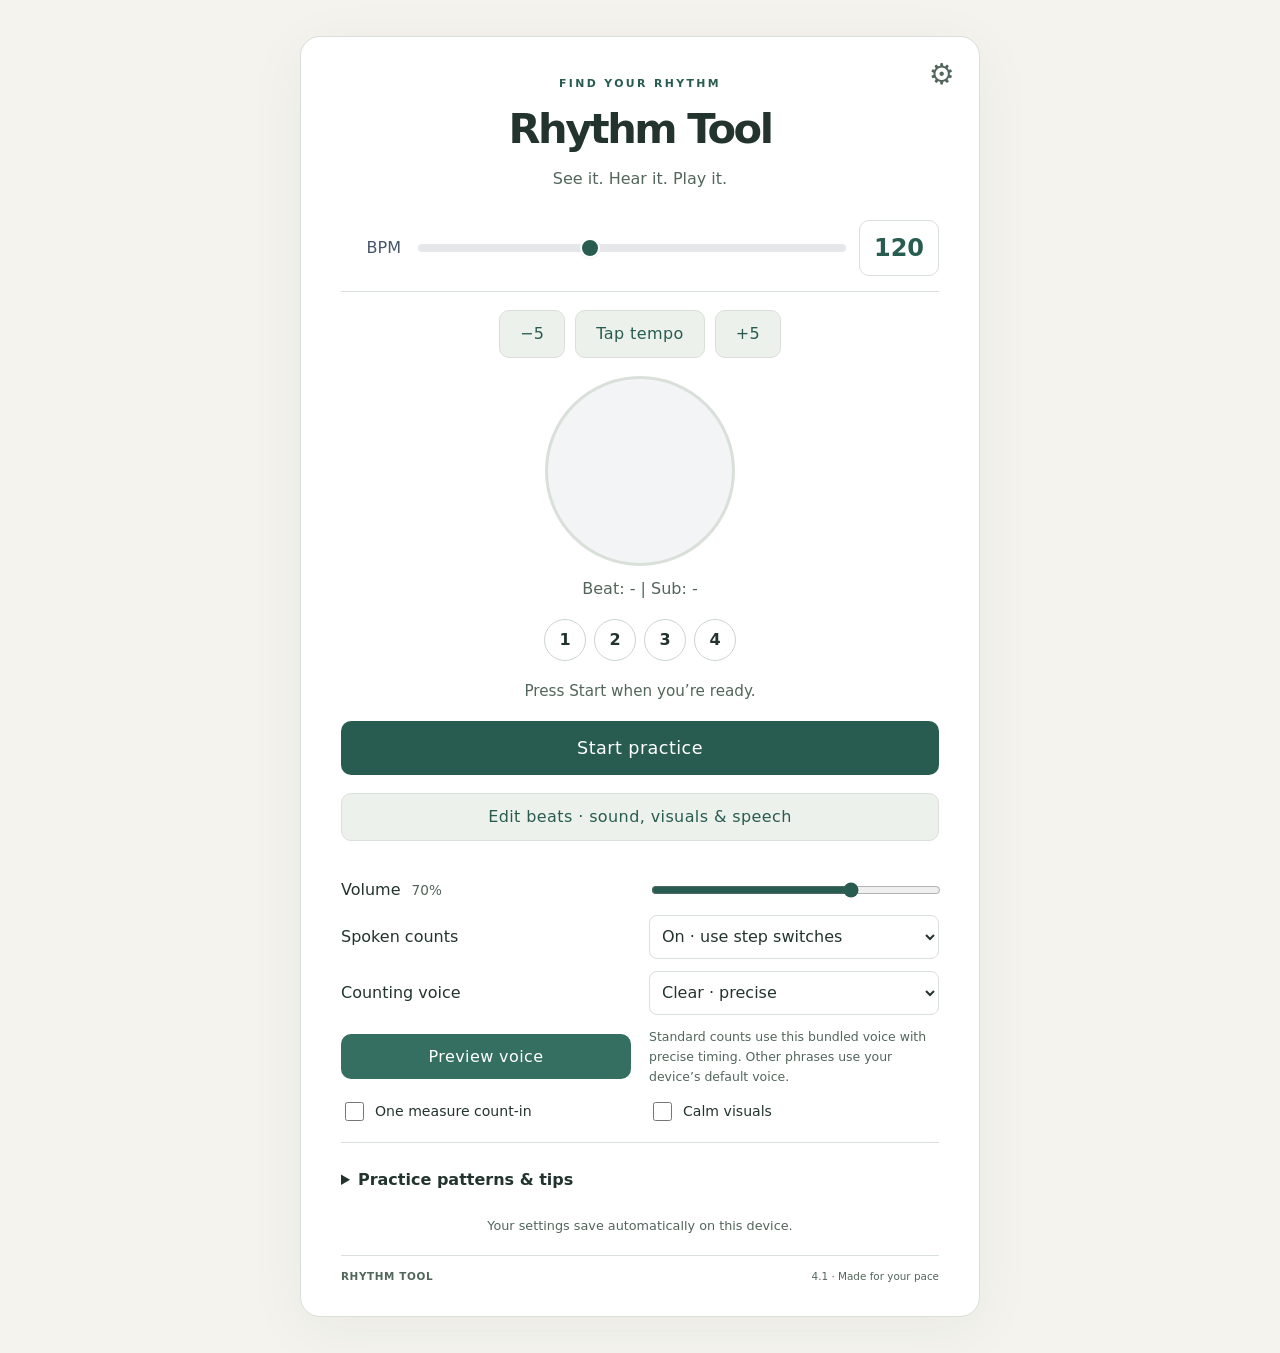
==== commit 82a3e982: "Add counting voice choices and independent per-step sound, visual and speech switches" ====
--- a/index.html
+++ b/index.html
@@ -6,7 +6,7 @@
     <meta name="description" content="A modern, configurable pattern metronome with precise BPM input, text-to-speech counts, behavior-controlled visuals (symbols/beat numbers), sound editor preview, clipboard sharing, and WAV export.">
     <meta name="keywords" content="metronome, pattern, sequencer, emoji, text, text-to-speech, tts, speech, count, beat, visual, behavior, sound editor, preview, bpm, audio, export, wav, accessible, rhythm, music, tool, clipboard, offline, base64">
     <title>Rhythm Tool · Accessible rhythm practice</title>
-    <link rel="stylesheet" href="styles.css">
+    <link rel="stylesheet" href="styles.css?v=4.1">
 </head>
 <body>
     <div id="appContainer">
@@ -27,21 +27,24 @@
         <div id="beatStrip" aria-label="Beats in this measure"></div>
         <p id="nextCue">Press Start when you’re ready.</p>
         <button id="transport" class="primary" aria-pressed="false">Start practice</button>
+        <button id="quickEditPattern" type="button">Edit beats · sound, visuals & speech</button>
         <section class="practice-controls" aria-label="Practice controls">
           <label for="volume">Volume <output id="volumeValue">70%</output></label><input type="range" id="volume" min="0" max="100" value="70">
-          <label for="speech">Spoken counts</label><select id="speech"><option value="off">Off</option><option value="beats" selected>Beats only</option><option value="all">All custom counts</option></select>
+          <label for="speech">Spoken counts</label><select id="speech"><option value="off">Off</option><option value="all" selected>On · use step switches</option></select>
+          <label for="voiceChoice">Counting voice</label><select id="voiceChoice"><option value="clear">Clear · precise</option><option value="warm">Warm · precise</option></select>
+          <button id="previewVoice" type="button">Preview voice</button><p id="voiceHelp" class="voice-help">Bundled voices keep standard counts on time.</p>
           <label class="check"><input id="countIn" type="checkbox"> One measure count-in</label>
           <label class="check"><input id="calm" type="checkbox"> Calm visuals</label>
         </section>
         <details class="practice-help"><summary>Practice patterns & tips</summary>
           <p>Start slowly. Move your hand down on the beat and up on “and,” even when you skip a strum.</p>
           <label for="preset">Practice pattern</label><select id="preset"><option value="">Choose a pattern…</option><option value="beats">Steady beats</option><option value="eighths">Down / up eighths</option><option value="island">Island strum · D D U U D U</option><option value="sixteenths">All sixteenths</option></select>
-          <p>Choosing a pattern replaces the current steps. Customize every step in Settings → Edit Pattern.</p>
-          <p>Standard counts (1–8, e, and, a, up, down, rest, change, ready) use precisely scheduled audio. At fast tempos they speed up to fit. Other custom phrases use browser speech, which may be late or skip when busy. Wired audio avoids Bluetooth delay.</p>
+          <p>Choosing a pattern replaces the current steps. Customize every step in Edit beats.</p>
+          <p>The Clear and Warm voices give standard counts (1–8, e, and, a, up, down, rest, change, ready) precisely scheduled audio. At fast tempos they speed up to fit. Other custom phrases use browser speech, which may be late or skip when busy. Wired audio avoids Bluetooth delay.</p>
           <p>Space: start/stop · T: tap tempo · Arrow keys: change tempo. Practice pauses when you switch tabs to prevent unreliable background timing.</p>
         </details>
         <p id="appStatus" role="status">Your settings save automatically on this device.</p>
-        <footer>RHYTHM TOOL <span>4.0 · Made for your pace</span></footer>
+        <footer>RHYTHM TOOL <span>4.1 · Made for your pace</span></footer>
     </div>
 
     <dialog id="settingsModal" aria-labelledby="settingsModalTitle" aria-modal="true">
@@ -92,7 +95,7 @@
                 </div>
             </fieldset>
             <fieldset id="exportSection" class="settings-section">
-                <h3>Export Audio (WAV)</h3><p>Tones and standard spoken counts, at the current volume. Custom browser speech and count-in are not included.</p>
+                <h3>Export Audio (WAV)</h3><p>Tones and standard counts in the Clear or Warm voice, at the current volume. Device voices, custom browser phrases and count-in are not included.</p>
                 <div class="export-controls">
                     <label for="exportDuration">Duration:</label>
                     <div>
@@ -127,16 +130,11 @@
     <dialog id="patternEditorModal" aria-labelledby="patternEditorTitle" aria-modal="true">
         <div class="modal-header"><h2 id="patternEditorTitle">Rhythm Pattern Editor</h2><button class="modal-close-btn" data-modal-id="patternEditorModal" aria-label="Close pattern editor">&times;</button></div>
          <div class="modal-body">
+             <p class="editor-intro">Each step has independent Sound, Visual and Speech switches. Switch speech off without deleting its words. Symbols choose the picture and tone together.</p>
              <div id="patternEditorHeader">
-                 <div class="mode-toggle">
-                    <label for="editModeSelect">Edit Mode:</label>
-                    <select id="editModeSelect">
-                        <option value="animal" selected>Symbol</option>
-                        <option value="behavior">Behavior</option>
-                        <option value="tts">Spoken Count</option>
-                    </select>
-                </div>
-                <span id="editModeHint">Click squares to cycle values</span>
+               <label for="bulkChannel">Set multiple steps</label><select id="bulkChannel"><option value="speech">Speech</option><option value="sound">Sound</option><option value="visual">Visuals</option></select>
+               <div class="bulk-actions"><button data-bulk="on">All on</button><button data-bulk="off">All off</button><button data-bulk="beats">Beats only</button><button data-bulk="eighths">Beats + ands</button></div>
+               <p id="speechEditorStatus" role="status"></p><button id="enableSpeech" hidden>Enable spoken counts</button>
              </div>
             <div id="patternEditorContainer" aria-label="Rhythm Pattern Grid"><div id="patternGrid" class="pattern-grid"></div></div>
         </div>
@@ -144,7 +142,8 @@
     </dialog>
 
     <script src="voice-bank.js" defer></script>
-    <script src="app.js" defer></script>
+    <script src="voice-warm.js" defer></script>
+    <script src="app.js?v=4.1" defer></script>
 </body>
 </html>
 
--- a/styles.css
+++ b/styles.css
@@ -199,3 +199,29 @@
 .modal-footer .modal-close-btn { font-size:1rem; color:white; padding:8px 22px; }
 @media (prefers-reduced-motion:reduce) { *,*::before,*::after { animation:none !important; transition:none !important; scroll-behavior:auto !important; } }
 @media (max-width:640px) { body { padding:12px 10px; } #appContainer { padding:24px 18px; gap:14px; } h1 { font-size:2.2rem; } #visualArea { margin:0; } #visualControlContainer { width:160px; height:160px; } #emojiDisplay { font-size:56px; } .beat-chip { width:32px; height:36px; } #beatStrip { gap:5px; } dialog { max-width:96vw; width:96vw; } .modal-header,.modal-body,.modal-footer { padding:16px; } .practice-controls { gap:12px; } .check { font-size:.8rem; } }
+/* 4.1: explicit, independent per-step controls */
+#quickEditPattern { background:#edf1eb; color:#285c50; border:1px solid #d9dfd9; }
+#voiceChoice { min-width:0; }
+.voice-help { font-size:.78rem; margin:0; color:var(--text-muted-color); }
+#patternEditorModal { width:920px; }
+.editor-intro { margin:0; color:var(--text-muted-color); font-size:.9rem; }
+#patternEditorHeader { display:flex; align-items:center; gap:10px; margin:0; }
+#bulkChannel { min-height:44px; padding:8px; border:1px solid var(--border-color); border-radius:8px; background:white; }
+.bulk-actions { display:flex; gap:8px; flex-wrap:wrap; }
+.bulk-actions button { padding:8px 12px; font-size:.85rem; }
+#speechEditorStatus { width:100%; margin:0; font-size:.85rem; }
+#patternEditorContainer { padding:12px; overflow:visible; }
+#patternGrid { min-width:0; grid-template-columns:repeat(4,minmax(0,1fr)); gap:10px; }
+#patternGrid .beat-label { grid-column:1/-1; justify-content:flex-start; background:transparent; border:0; padding:10px 0 0; }
+#patternGrid .pattern-step { padding:12px; align-items:stretch; justify-content:flex-start; text-align:left; gap:6px; cursor:default; overflow:visible; }
+#patternGrid .pattern-step:hover { transform:none; box-shadow:none; border-color:var(--border-color); }
+.step-title { font-size:1.1rem; }
+.symbol-label,.spoken-label { display:flex; flex-direction:column; gap:4px; font-size:.75rem; color:var(--text-muted-color); }
+#patternGrid select { width:100%; min-width:0; min-height:42px; font-size:.85rem; background:white; border:1px solid var(--border-color); border-radius:6px; }
+.step-toggle { display:flex; gap:9px; align-items:center; min-height:38px; font-size:.9rem; cursor:pointer; border-radius:6px; }
+.step-toggle:has(input:checked) { color:var(--primary-color); font-weight:650; }
+.step-toggle input { width:20px; height:20px; accent-color:var(--primary-color); margin:0; }
+#patternGrid .tts-input { min-height:42px; text-align:left; padding:6px; }
+.speech-step-hint { font-size:.7rem; color:var(--text-muted-color); min-height:2.5em; }
+[hidden] { display:none !important; }
+@media(max-width:640px) { #patternGrid { grid-template-columns:repeat(2,minmax(0,1fr)); } #patternEditorModal .modal-body { gap:14px; } #patternGrid .pattern-step { padding:10px; } #patternEditorContainer { padding:8px; } }
